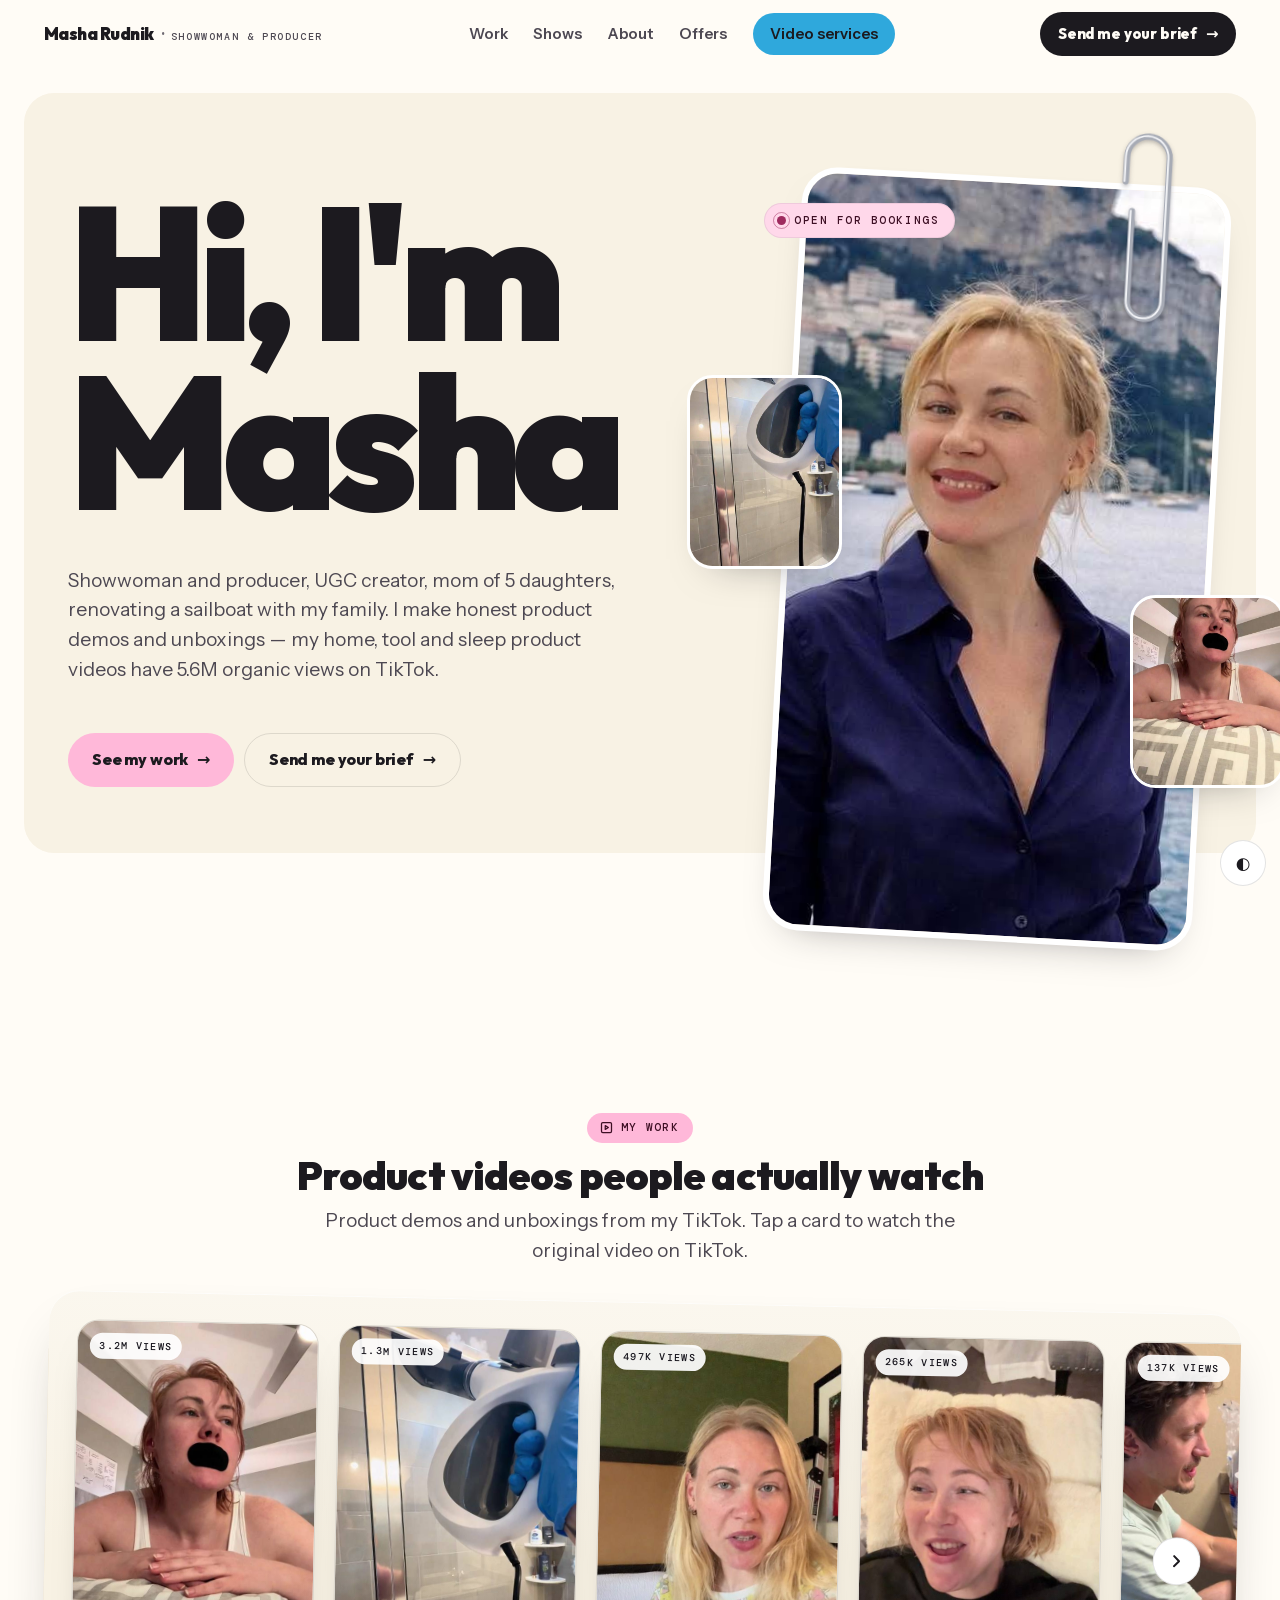
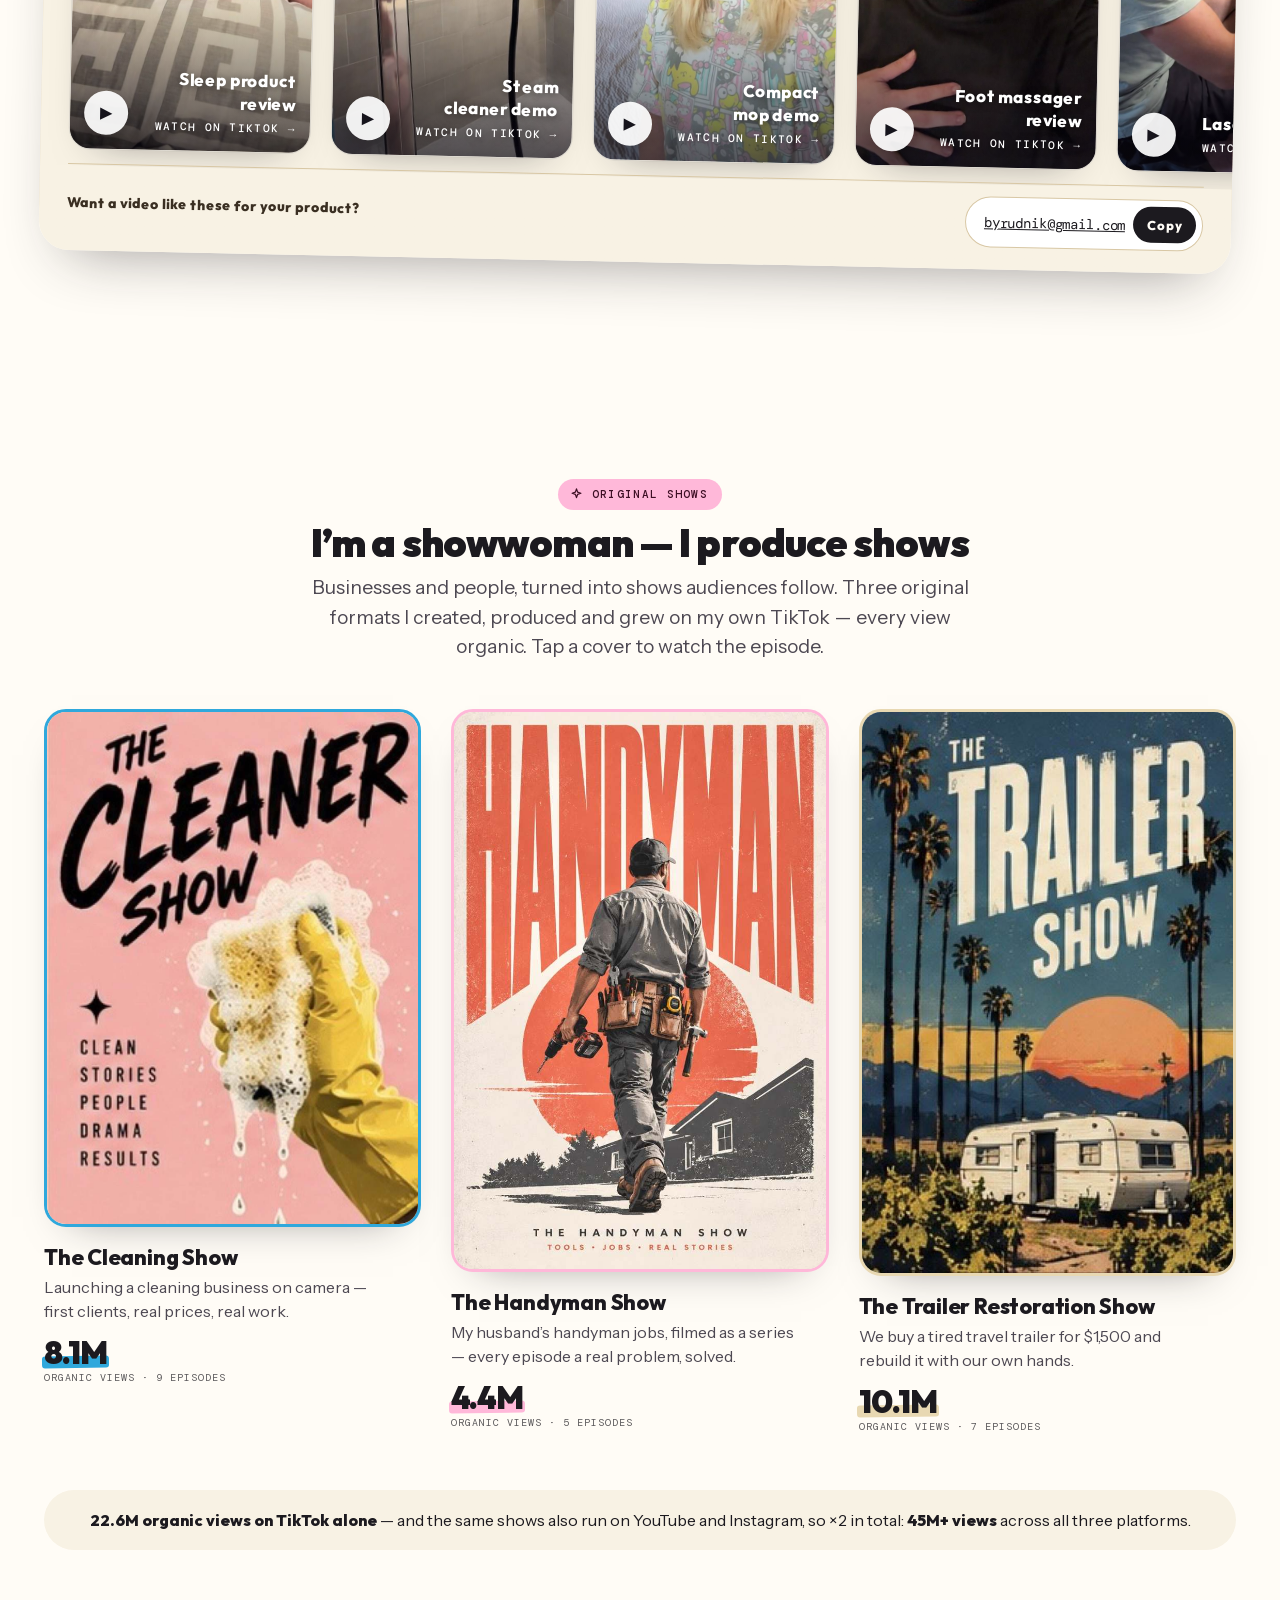
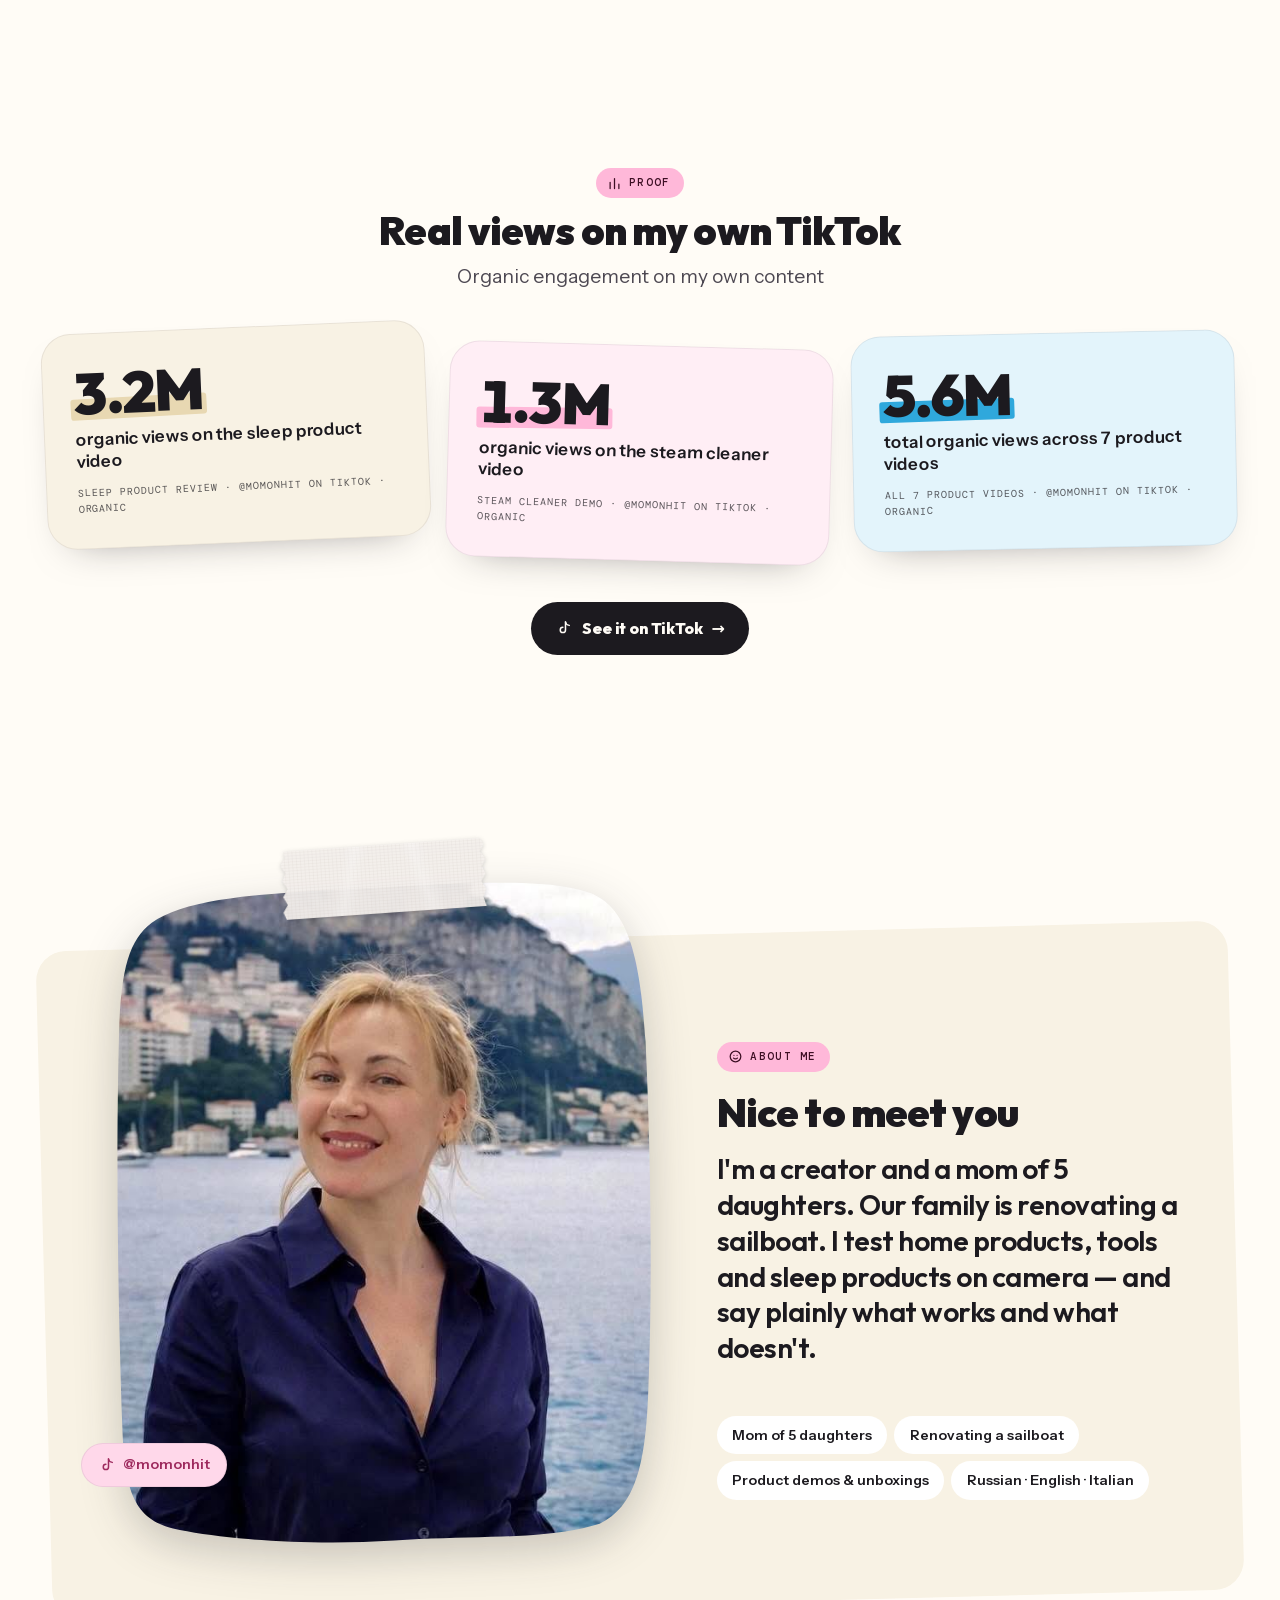
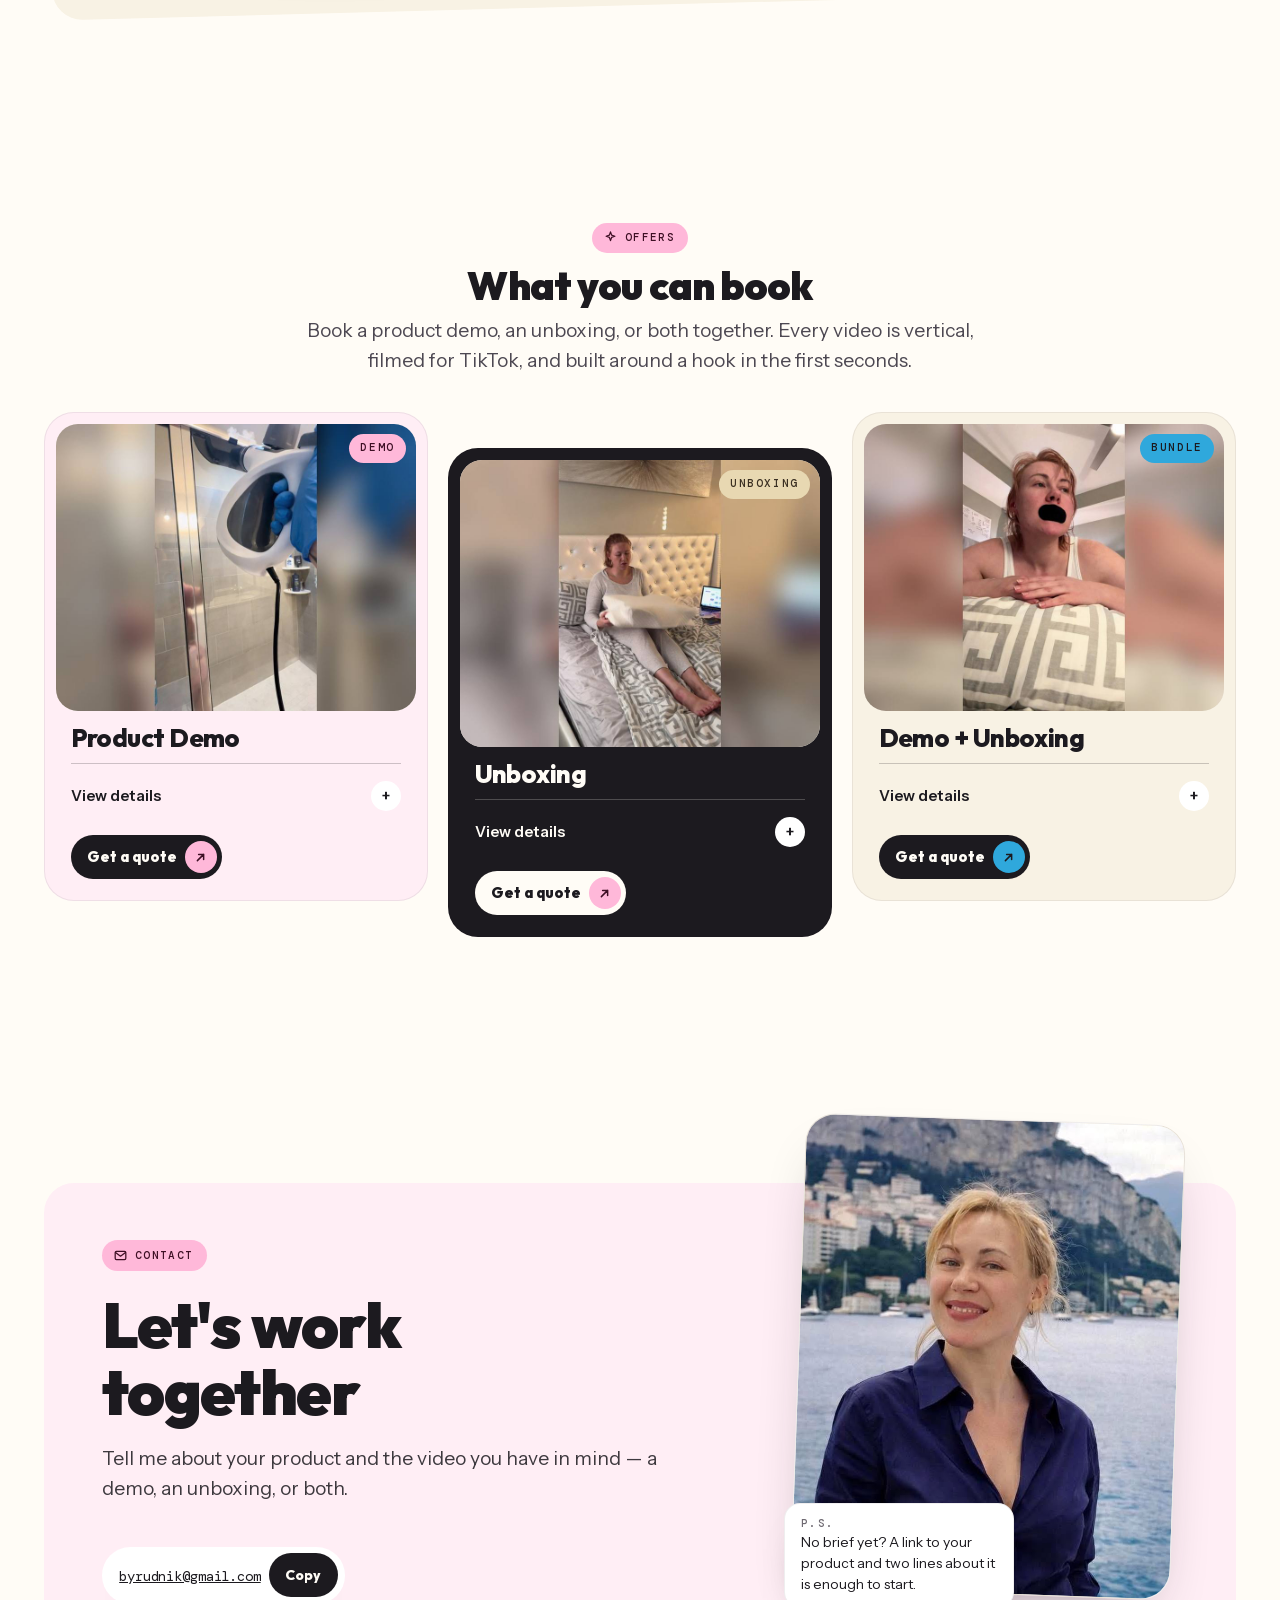
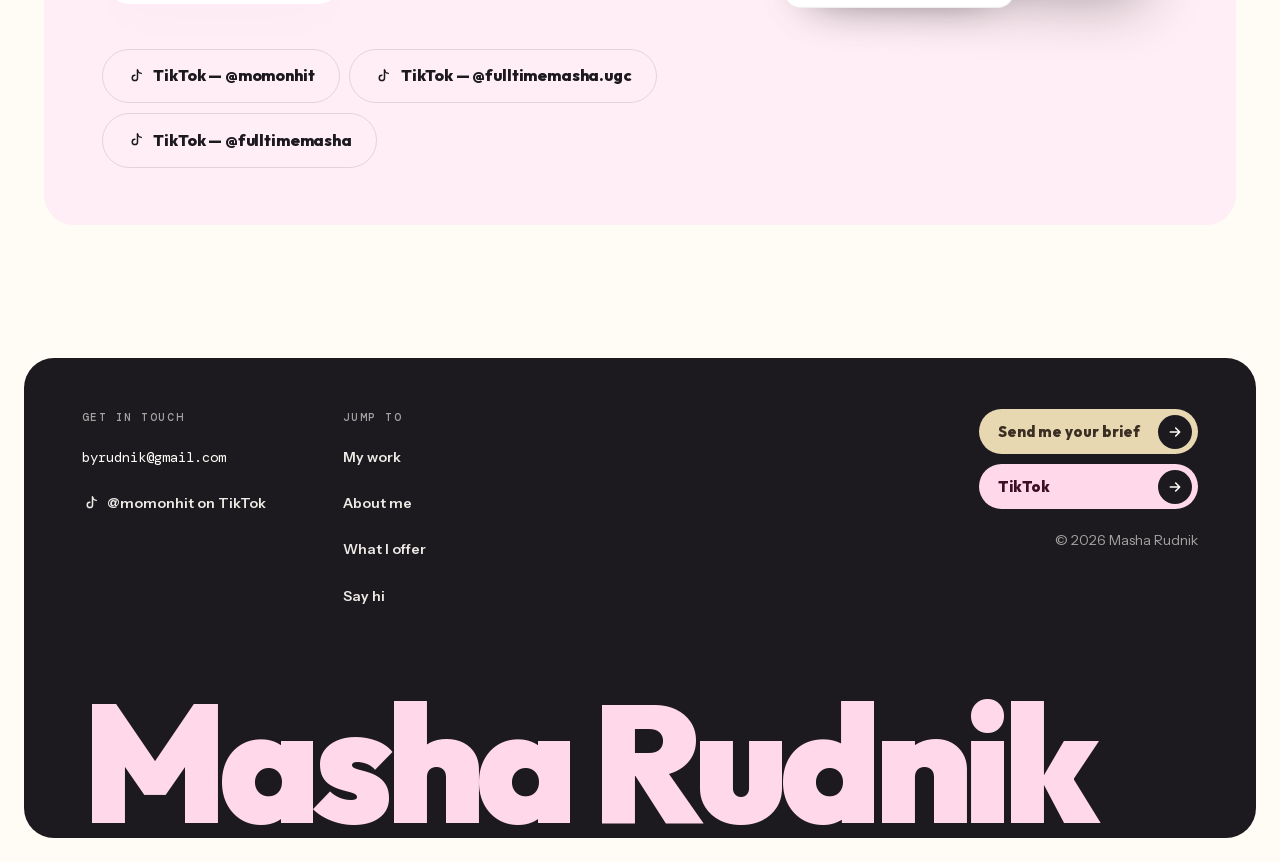
==== branddeal/index.html @ 088adbc8 "Full site moved from Tilda: main page (v9.13) + branddeal portfolio, local images and fonts" ====
<!doctype html>
<html lang="en">
<head>
<meta charset="utf-8">
<meta name="viewport" content="width=device-width, initial-scale=1, viewport-fit=cover">

<title>Masha Rudnik — Showwoman & Producer</title>
<meta name="description" content="UGC creator and mom of 5 daughters, renovating a sailboat with her family. Product demos and unboxings — home, tools and sleep products — with 5.6M organic views on TikTok.">

<!-- Link preview (what brands see when you paste the URL in an email or DM). -->
<!-- Share image (1200x630) is hers. og:url still to add once the live Netlify address exists. -->
<meta property="og:type" content="website">
<meta property="og:title" content="Masha Rudnik — Showwoman & Producer">
<meta property="og:description" content="UGC creator and mom of 5 daughters, renovating a sailboat with her family. Product demos and unboxings — home, tools and sleep products — with 5.6M organic views on TikTok.">
<meta property="og:image" content="/assets/img/share-card.jpg">
<meta name="twitter:card" content="summary_large_image">

<link rel="icon" href="/assets/img/favicon.png">
<link rel="apple-touch-icon" href="/assets/img/favicon.png">

<!-- fonts are stored on this site (no request to Google's servers — better for privacy/GDPR) -->
<link rel="preload" href="/assets/fonts/outfit-latin-1.woff2" as="font" type="font/woff2" crossorigin>
<link rel="stylesheet" href="/css/fonts.css">

<!-- tokens.css is the ONLY file with the colour values; style.css uses variables only -->
<link rel="stylesheet" href="/css/tokens.css">
<link rel="stylesheet" href="/css/style.css">

</head>
<!-- Sections on this page: hero, work, proof (numbers), about, offers, contact, footer.
     Logos, case studies, gallery, testimonials and FAQ were removed completely:
     they need real paid brand work / real quotes first (see CLAUDE.md, section 3). -->
<body data-off="">

<header class="site-head" id="head">
  <div class="wrap head-in">
    <a class="wordmark" href="#top">
      Masha Rudnik <span class="sep">·</span> <span class="role">Showwoman &amp; Producer</span>
    </a>
    <nav class="site-nav" id="site-nav" aria-label="Sections">
      <a href="#work" data-nav="work">Work</a>
      <a href="#shows" data-nav="shows">Shows</a>
      <a href="#about" data-nav="about">About</a>
      <a href="#offer" data-nav="offers">Offers</a>
      <a class="nav-main" href="/">Video services</a>
      <a class="btn nav-brief" href="#contact" data-brief>Send me your brief <span class="arw">→</span></a>
    </nav>
    <a class="btn btn-sm head-brief" href="#contact" data-brief>Send me your brief <span class="arw">→</span></a>
    <button class="nav-toggle" type="button" aria-expanded="false" aria-controls="site-nav"><span class="nav-toggle-ic" aria-hidden="true"></span><span class="nav-toggle-label">Menu</span></button>
  </div>
</header>

<main id="top">

  <!-- ============ HERO ============ -->
  <section class="hero" data-section="hero">
    <div class="hero-card">
    <div class="wrap hero-grid">
      <div class="hero-copy">
        <h1>Hi, I'm Masha</h1>
        <p class="lead hero-sub">Showwoman and producer, UGC creator, mom of 5 daughters, renovating a sailboat with my family. I make honest product demos and unboxings — my home, tool and sleep product videos have 5.6M organic views on TikTok.</p>
        <div class="hero-actions">
          <a class="btn btn-pink" href="#work">See my work <span class="arw">→</span></a>
          <a class="btn btn-ghost" href="#contact" data-brief>Send me your brief <span class="arw">→</span></a>
        </div>
      </div>

      <div class="hero-stage">
        <div class="slot">
          <img class="slot-fill hero-portrait" src="/assets/img/masha-portrait-original.jpg" alt="Masha Rudnik by the sea in Monaco" width="790" height="791">
        </div>
        <div class="clip-layer" aria-hidden="true">
          <svg class="clip" viewBox="4 0 46 170"><path d="M8 44V22a19 19 0 0 1 38 0v128a15.5 15.5 0 0 1-31 0V70"/><path class="clip-hi" d="M8 44V22a19 19 0 0 1 38 0v128a15.5 15.5 0 0 1-31 0V70"/></svg>
        </div>
        <!-- two stills from her own TikTok videos float beside the portrait (decorative) -->
        <img class="float-still still-1" src="/assets/img/cover-steam.jpg" alt="" aria-hidden="true">
        <img class="float-still still-2" src="/assets/img/cover-sleep.jpg" alt="" aria-hidden="true">
        <div class="status-pill">
          <span class="rec"></span>
          <span class="mono">Open for bookings</span>
        </div>
      </div>
    </div>
    </div>
  </section>

  <!-- ============ WORK ============ -->
  <section class="sec work" id="work" data-section="work">
    <div class="wrap">
      <div class="sec-head">
        <p class="sec-tag"><svg aria-hidden="true" viewBox="0 0 24 24"><path d="M4 6a2 2 0 0 1 2-2h12a2 2 0 0 1 2 2v12a2 2 0 0 1-2 2H6a2 2 0 0 1-2-2z"/><path d="M10 9l5 3-5 3z"/></svg><span>My work</span></p>
        <h2>Product videos people actually watch</h2>
        <p class="lead">Product demos and unboxings from my TikTok. Tap a card to watch the original video on TikTok.</p>
      </div>

      <div class="file">
      <div class="folder">
        <div class="rail-wrap">
        <div class="rail" id="rail">
          <article class="vcard">
            <a class="vcard-link" href="https://www.tiktok.com/t/ZTycdCffP/" target="_blank" rel="noopener" aria-label="Sleep product review — watch on TikTok">
              <div class="slot">
                <img class="slot-fill" src="/assets/img/cover-sleep.jpg" alt="" width="540" height="960" loading="lazy">
                <span class="tag">3.2M views</span>
                <div class="slot-shade"></div>
                <div class="vcard-title"><h4>Sleep product review</h4><span class="vcard-watch">Watch on TikTok →</span></div>
                <span class="slot-play" aria-hidden="true">▶</span>
              </div>
            </a>
          </article>

          <article class="vcard">
            <a class="vcard-link" href="https://www.tiktok.com/t/ZTycdFmmS/" target="_blank" rel="noopener" aria-label="Steam cleaner demo — watch on TikTok">
              <div class="slot">
                <img class="slot-fill" src="/assets/img/cover-steam.jpg" alt="" width="540" height="960" loading="lazy">
                <span class="tag">1.3M views</span>
                <div class="slot-shade"></div>
                <div class="vcard-title"><h4>Steam cleaner demo</h4><span class="vcard-watch">Watch on TikTok →</span></div>
                <span class="slot-play" aria-hidden="true">▶</span>
              </div>
            </a>
          </article>

          <article class="vcard">
            <a class="vcard-link" href="https://www.tiktok.com/t/ZTycdycH5/" target="_blank" rel="noopener" aria-label="Compact mop demo — watch on TikTok">
              <div class="slot">
                <img class="slot-fill" src="/assets/img/cover-mop.jpg" alt="" width="540" height="960" loading="lazy">
                <span class="tag">497K views</span>
                <div class="slot-shade"></div>
                <div class="vcard-title"><h4>Compact mop demo</h4><span class="vcard-watch">Watch on TikTok →</span></div>
                <span class="slot-play" aria-hidden="true">▶</span>
              </div>
            </a>
          </article>

          <article class="vcard">
            <a class="vcard-link" href="https://www.tiktok.com/t/ZTycdLaLD/" target="_blank" rel="noopener" aria-label="Foot massager review — watch on TikTok">
              <div class="slot">
                <img class="slot-fill" src="/assets/img/cover-massager.jpg" alt="" width="540" height="960" loading="lazy">
                <span class="tag">265K views</span>
                <div class="slot-shade"></div>
                <div class="vcard-title"><h4>Foot massager review</h4><span class="vcard-watch">Watch on TikTok →</span></div>
                <span class="slot-play" aria-hidden="true">▶</span>
              </div>
            </a>
          </article>

          <article class="vcard">
            <a class="vcard-link" href="https://www.tiktok.com/t/ZTycdrLaK/" target="_blank" rel="noopener" aria-label="Laser level demo — watch on TikTok">
              <div class="slot">
                <img class="slot-fill" src="/assets/img/cover-laser.jpg" alt="" width="540" height="960" loading="lazy">
                <span class="tag">137K views</span>
                <div class="slot-shade"></div>
                <div class="vcard-title"><h4>Laser level demo</h4><span class="vcard-watch">Watch on TikTok →</span></div>
                <span class="slot-play" aria-hidden="true">▶</span>
              </div>
            </a>
          </article>

          <article class="vcard">
            <a class="vcard-link" href="https://www.tiktok.com/t/ZTycdBV8p/" target="_blank" rel="noopener" aria-label="Pillow review — watch on TikTok">
              <div class="slot">
                <img class="slot-fill" src="/assets/img/cover-pillow.jpg" alt="" width="540" height="960" loading="lazy">
                <span class="tag">113K views</span>
                <div class="slot-shade"></div>
                <div class="vcard-title"><h4>Pillow review</h4><span class="vcard-watch">Watch on TikTok →</span></div>
                <span class="slot-play" aria-hidden="true">▶</span>
              </div>
            </a>
          </article>

          <article class="vcard">
            <a class="vcard-link" href="https://www.tiktok.com/t/ZTycdyCYK/" target="_blank" rel="noopener" aria-label="Phone holder review — watch on TikTok">
              <div class="slot">
                <img class="slot-fill" src="/assets/img/cover-phone.jpg" alt="" width="540" height="960" loading="lazy">
                <span class="tag">90K views</span>
                <div class="slot-shade"></div>
                <div class="vcard-title"><h4>Phone holder review</h4><span class="vcard-watch">Watch on TikTok →</span></div>
                <span class="slot-play" aria-hidden="true">▶</span>
              </div>
            </a>
          </article>
        </div>
          <button class="rail-nav rail-prev" type="button" aria-controls="rail" aria-label="Scroll to previous videos" hidden><svg viewBox="0 0 24 24" width="20" height="20" aria-hidden="true"><path d="M15 6l-6 6 6 6"/></svg></button>
          <button class="rail-nav rail-next" type="button" aria-controls="rail" aria-label="Scroll to more videos" hidden><svg viewBox="0 0 24 24" width="20" height="20" aria-hidden="true"><path d="M9 6l6 6-6 6"/></svg></button>
        </div>
        <div class="work-cta">
          <p class="work-cta-line"><strong>Want a video like these for your product?</strong></p>
          <div class="mailbox mailbox-sm">
            <a class="mail-link" href="mailto:byrudnik@gmail.com"><code data-mail>byrudnik@gmail.com</code></a>
            <button class="copy-btn" data-copy type="button">Copy</button>
          </div>
        </div>
      </div>
      </div>

    </div>
  </section>


  <!-- ============ ORIGINAL SHOWS ============ -->
  <section class="sec shows" id="shows" data-section="shows">
    <div class="wrap">
      <div class="sec-head">
        <p class="sec-tag"><svg aria-hidden="true" viewBox="0 0 24 24"><path d="M12 3l1.8 5.2L19 10l-5.2 1.8L12 17l-1.8-5.2L5 10l5.2-1.8z"/></svg><span>Original shows</span></p>
        <h2>I&rsquo;m a showwoman &mdash; I produce shows</h2>
        <p class="lead">Businesses and people, turned into shows audiences follow. Three original formats I created, produced and grew on my own TikTok &mdash; every view organic. Tap a cover to watch the episode.</p>
      </div>

      <div class="shows-grid">
        <article class="show-col sc-clean">
          <a class="show-poster" href="https://www.tiktok.com/t/ZTyEYjw7U/" target="_blank" rel="noopener" aria-label="The Cleaning Show — poster — watch the top episode on TikTok">
            <img src="/assets/img/poster-cleaner.jpg" alt="The Cleaning Show — poster" width="900" height="1241" loading="lazy">
          </a>
          <h3>The Cleaning Show</h3>
          <p class="show-desc">Launching a cleaning business on camera &mdash; first clients, real prices, real work.</p>
          <p class="show-total"><span class="show-n">8.1M</span><span class="show-meta">organic views &middot; 9 episodes</span></p>
        </article>

        <article class="show-col sc-handy">
          <a class="show-poster" href="https://www.tiktok.com/t/ZTyEYJt6d/" target="_blank" rel="noopener" aria-label="The Handyman Show — poster — watch the top episode on TikTok">
            <img src="/assets/img/poster-handyman.jpg" alt="The Handyman Show — poster" width="900" height="1350" loading="lazy">
          </a>
          <h3>The Handyman Show</h3>
          <p class="show-desc">My husband&rsquo;s handyman jobs, filmed as a series &mdash; every episode a real problem, solved.</p>
          <p class="show-total"><span class="show-n">4.4M</span><span class="show-meta">organic views &middot; 5 episodes</span></p>
        </article>

        <article class="show-col sc-trailer">
          <a class="show-poster" href="https://www.tiktok.com/t/ZTyEY9A32/" target="_blank" rel="noopener" aria-label="The Trailer Restoration Show — poster — watch the top episode on TikTok">
            <img src="/assets/img/poster-trailer.jpg" alt="The Trailer Restoration Show — poster" width="900" height="1360" loading="lazy">
          </a>
          <h3>The Trailer Restoration Show</h3>
          <p class="show-desc">We buy a tired travel trailer for $1,500 and rebuild it with our own hands.</p>
          <p class="show-total"><span class="show-n">10.1M</span><span class="show-meta">organic views &middot; 7 episodes</span></p>
        </article>
      </div>

      <p class="shows-strip"><strong>22.6M organic views on TikTok alone</strong> &mdash; and the same shows also run on YouTube and Instagram, so &times;2 in total: <strong>45M+ views</strong> across all three platforms.</p>
    </div>
  </section>

  <!-- ============ PROOF / NUMBERS ============ -->
  <section class="sec stats-strip" id="numbers" data-section="proof">
    <div class="wrap">
      <div class="sec-head">
        <p class="sec-tag"><svg aria-hidden="true" viewBox="0 0 24 24"><path d="M5 20V10M12 20V4M19 20v-7"/></svg><span>Proof</span></p>
        <h2>Real views on my own TikTok</h2>
        <p class="lead">Organic engagement on my own content</p>
      </div>
      <div class="stats">
        <figure class="stat">
          <span class="stat-n">3.2M</span>
          <span class="stat-l">organic views on the sleep product video</span>
          <figcaption class="stat-src">Sleep product review · @momonhit on TikTok · organic</figcaption>
        </figure>
        <figure class="stat">
          <span class="stat-n">1.3M</span>
          <span class="stat-l">organic views on the steam cleaner video</span>
          <figcaption class="stat-src">Steam cleaner demo · @momonhit on TikTok · organic</figcaption>
        </figure>
        <figure class="stat">
          <span class="stat-n">5.6M</span>
          <span class="stat-l">total organic views across 7 product videos</span>
          <figcaption class="stat-src">All 7 product videos · @momonhit on TikTok · organic</figcaption>
        </figure>
      </div>
      <div class="proof-cta">
        <a class="btn btn-ig" href="https://www.tiktok.com/@momonhit" target="_blank" rel="noopener"><svg viewBox="0 0 24 24" aria-hidden="true" fill="none" stroke="currentColor" stroke-width="2" stroke-linecap="round" stroke-linejoin="round"><path d="M14 4v10.5a3.5 3.5 0 1 1-3.5-3.5"/><path d="M14 4c.4 2.6 2.2 4.2 5 4.5"/></svg>See it on TikTok <span class="arw">→</span></a>
      </div>
    </div>
  </section>

  <!-- ============ ABOUT ============ -->
  <section class="sec about" id="about" data-section="about">
    <div class="wrap">
    <div class="about-card about-grid">
      <div class="portrait-wrap">
        <div class="portrait-cut">
          <div class="portrait">
            <img src="/assets/img/masha-portrait-original.jpg" alt="Masha Rudnik by the sea in Monaco" width="790" height="791" loading="lazy">
          </div>
        </div>
        <span class="tape" aria-hidden="true"></span>
        <svg width="0" height="0" aria-hidden="true" focusable="false" style="position:absolute">
          <clipPath id="cut-shape" clipPathUnits="objectBoundingBox">
            <path d="M.07.075C.14.035.3.03.5.022.66.016.8.008.88.03.95.05.975.12.985.25.995.42.998.62.99.77.985.88.965.94.9.965.8.99.66.982.52.99.36.998.2.988.11.972.04.958.02.92.016.82.008.64.004.42.01.24.013.14.03.1.07.075Z"/>
          </clipPath>
        </svg>
        <a class="pin pin-handle" href="https://www.tiktok.com/@momonhit" target="_blank" rel="noopener"><svg viewBox="0 0 24 24" aria-hidden="true" fill="none" stroke="currentColor" stroke-width="2" stroke-linecap="round" stroke-linejoin="round"><path d="M14 4v10.5a3.5 3.5 0 1 1-3.5-3.5"/><path d="M14 4c.4 2.6 2.2 4.2 5 4.5"/></svg>@momonhit</a>
      </div>
      <div class="about-body">
        <p class="sec-tag"><svg aria-hidden="true" viewBox="0 0 24 24"><circle cx="12" cy="12" r="8.5"/><path d="M9 14.5a4 4 0 0 0 6 0M9.5 10h0M14.5 10h0"/></svg><span>About me</span></p>
        <h2>Nice to meet you</h2>
        <p class="statement">I'm a creator and a mom of 5 daughters. Our family is renovating a sailboat. I test home products, tools and sleep products on camera — and say plainly what works and what doesn't.</p>
        <div class="facts">
          <span class="chip">Mom of 5 daughters</span>
          <span class="chip">Renovating a sailboat</span>
          <span class="chip">Product demos &amp; unboxings</span>
          <span class="chip">Russian · English · Italian</span>
        </div>
      </div>
    </div>
    </div>
  </section>

  <!-- ============ OFFERS ============ -->
  <section class="sec" id="offer" data-section="offers">
    <div class="wrap">
      <div class="sec-head">
        <p class="sec-tag"><svg aria-hidden="true" viewBox="0 0 24 24"><path d="M12 3l1.8 5.2L19 10l-5.2 1.8L12 17l-1.8-5.2L5 10l5.2-1.8z"/></svg><span>Offers</span></p>
        <h2>What you can book</h2>
        <p class="lead">Book a product demo, an unboxing, or both together. Every video is vertical, filmed for TikTok, and built around a hook in the first seconds.</p>
      </div>

      <!-- Offer photos are Masha's own TikTok video covers (steam / pillow / sleep), padded to the card size. -->
      <!-- Terms decided 2026-10-14: no prices on the site; revisions/delivery/usage stay "Agreed in the brief" until she sets her own. -->
      <div class="offers">
        <article class="offer">
          <div class="offer-img">
            <img src="/assets/img/offer-demo.jpg" alt="" width="900" height="720" loading="lazy">
            <span class="offer-tag mono">Demo</span>
          </div>
          <h3>Product Demo</h3>
          <details class="disc">
            <summary>View details <span class="plus">+</span></summary>
            <div class="spec">
              <p>Your product shown in real use, start to finish, the way a customer would actually use it.</p>
              <ul>
                <li>Vertical video made for TikTok</li>
                <li>Product shown in real use, not on a shelf</li>
                <li>Hook in the first seconds, so people stop scrolling</li>
              </ul>
              <dl>
                <dt>Format</dt><dd>Vertical · TikTok</dd>
                <dt>Revisions</dt><dd>Agreed in the brief</dd>
                <dt>Delivery</dt><dd>Agreed in the brief</dd>
                <dt>Usage</dt><dd>Agreed in the brief</dd>
              </dl>
            </div>
          </details>
          <div class="offer-foot">
            <a class="offer-cta" href="#contact" data-quote="Product Demo">Get a quote <span class="offer-cta-ic" aria-hidden="true"><svg viewBox="0 0 24 24"><path d="M7 17L17 7M9 7h8v8"/></svg></span></a>
          </div>
        </article>

        <article class="offer">
          <div class="offer-img">
            <img src="/assets/img/offer-unboxing.jpg" alt="" width="900" height="720" loading="lazy">
            <span class="offer-tag mono">Unboxing</span>
          </div>
          <h3>Unboxing</h3>
          <details class="disc">
            <summary>View details <span class="plus">+</span></summary>
            <div class="spec">
              <p>Your product opened on camera, with my honest first impression as I see it for the first time.</p>
              <ul>
                <li>Vertical video made for TikTok</li>
                <li>Opened on camera — a real first impression</li>
                <li>Hook in the first seconds, so people stop scrolling</li>
              </ul>
              <dl>
                <dt>Format</dt><dd>Vertical · TikTok</dd>
                <dt>Revisions</dt><dd>Agreed in the brief</dd>
                <dt>Delivery</dt><dd>Agreed in the brief</dd>
                <dt>Usage</dt><dd>Agreed in the brief</dd>
              </dl>
            </div>
          </details>
          <div class="offer-foot">
            <a class="offer-cta" href="#contact" data-quote="Unboxing">Get a quote <span class="offer-cta-ic" aria-hidden="true"><svg viewBox="0 0 24 24"><path d="M7 17L17 7M9 7h8v8"/></svg></span></a>
          </div>
        </article>

        <article class="offer">
          <div class="offer-img">
            <img src="/assets/img/offer-bundle.jpg" alt="" width="900" height="720" loading="lazy">
            <span class="offer-tag mono">Bundle</span>
          </div>
          <h3>Demo + Unboxing</h3>
          <details class="disc">
            <summary>View details <span class="plus">+</span></summary>
            <div class="spec">
              <p>One video that opens the box and then puts the product to work, so viewers get the first impression and the proof.</p>
              <ul>
                <li>Vertical video made for TikTok</li>
                <li>Unboxing and real-use demo in one video</li>
                <li>Hook in the first seconds, so people stop scrolling</li>
              </ul>
              <dl>
                <dt>Format</dt><dd>Vertical · TikTok</dd>
                <dt>Revisions</dt><dd>Agreed in the brief</dd>
                <dt>Delivery</dt><dd>Agreed in the brief</dd>
                <dt>Usage</dt><dd>Agreed in the brief</dd>
              </dl>
            </div>
          </details>
          <div class="offer-foot">
            <a class="offer-cta" href="#contact" data-quote="Demo + Unboxing">Get a quote <span class="offer-cta-ic" aria-hidden="true"><svg viewBox="0 0 24 24"><path d="M7 17L17 7M9 7h8v8"/></svg></span></a>
          </div>
        </article>

      </div>
    </div>
  </section>

  <!-- ============ CONTACT ============ -->
  <section class="sec contact" id="contact" data-section="contact">
    <div class="wrap">
    <div class="contact-card contact-grid">
      <div class="contact-copy">
        <p class="sec-tag"><svg aria-hidden="true" viewBox="0 0 24 24"><rect x="3.5" y="5.5" width="17" height="13" rx="2"/><path d="M4 7l8 6 8-6"/></svg><span>Contact</span></p>
        <h2>Let's work together</h2>
        <p class="lead" style="color:inherit;opacity:.85">Tell me about your product and the video you have in mind — a demo, an unboxing, or both.</p>
        <div class="mailbox">
          <a class="mail-link" href="mailto:byrudnik@gmail.com"><code data-mail>byrudnik@gmail.com</code></a>
          <button class="copy-btn" data-copy type="button">Copy</button>
        </div>
        <div class="hero-actions">
          <a class="btn btn-ghost" href="https://www.tiktok.com/@momonhit" target="_blank" rel="noopener"><svg viewBox="0 0 24 24" aria-hidden="true" fill="none" stroke="currentColor" stroke-width="2" stroke-linecap="round" stroke-linejoin="round" style="width:18px;height:18px;flex:none"><path d="M14 4v10.5a3.5 3.5 0 1 1-3.5-3.5"/><path d="M14 4c.4 2.6 2.2 4.2 5 4.5"/></svg>TikTok — @momonhit</a>
          <a class="btn btn-ghost" href="https://www.tiktok.com/@fulltimemasha.ugc" target="_blank" rel="noopener"><svg viewBox="0 0 24 24" aria-hidden="true" fill="none" stroke="currentColor" stroke-width="2" stroke-linecap="round" stroke-linejoin="round" style="width:18px;height:18px;flex:none"><path d="M14 4v10.5a3.5 3.5 0 1 1-3.5-3.5"/><path d="M14 4c.4 2.6 2.2 4.2 5 4.5"/></svg>TikTok — @fulltimemasha.ugc</a>
          <a class="btn btn-ghost" href="https://www.tiktok.com/@fulltimemasha" target="_blank" rel="noopener"><svg viewBox="0 0 24 24" aria-hidden="true" fill="none" stroke="currentColor" stroke-width="2" stroke-linecap="round" stroke-linejoin="round" style="width:18px;height:18px;flex:none"><path d="M14 4v10.5a3.5 3.5 0 1 1-3.5-3.5"/><path d="M14 4c.4 2.6 2.2 4.2 5 4.5"/></svg>TikTok — @fulltimemasha</a>
        </div>
      </div>
      <div class="contact-shot">
        <div class="frame">
          <img src="/assets/img/masha-portrait-original.jpg" alt="Masha Rudnik by the sea in Monaco" width="790" height="791" loading="lazy">
        </div>
        <div class="wave-note">
          <p class="mono" style="color:var(--ink-3)">P.S.</p>
          <p class="small">No brief yet? A link to your product and two lines about it is enough to start.</p>
        </div>
      </div>
    </div>
    </div>
  </section>
</main>

<!-- ============ FOOTER ============ -->
<footer class="foot" data-section="footer">
  <div class="foot-card">
    <div class="foot-top">
      <div class="foot-cols">
        <div class="foot-col">
          <p class="mono">Get in touch</p>
          <a href="mailto:byrudnik@gmail.com"><code class="foot-mail">byrudnik@gmail.com</code></a>
          <a class="foot-link" href="https://www.tiktok.com/@momonhit" target="_blank" rel="noopener"><svg viewBox="0 0 24 24" aria-hidden="true" fill="none" stroke="currentColor" stroke-width="2" stroke-linecap="round" stroke-linejoin="round"><path d="M14 4v10.5a3.5 3.5 0 1 1-3.5-3.5"/><path d="M14 4c.4 2.6 2.2 4.2 5 4.5"/></svg>@momonhit on TikTok</a>
        </div>
        <div class="foot-col">
          <p class="mono">Jump to</p>
          <a class="foot-link" href="#work">My work</a>
          <a class="foot-link" href="#about">About me</a>
          <a class="foot-link" href="#offer">What I offer</a>
          <a class="foot-link" href="#contact">Say hi</a>
        </div>
      </div>
      <div class="foot-side">
        <div class="foot-actions">
          <a class="foot-pill foot-pill-brief" href="#contact" data-brief>Send me your brief <span class="foot-pill-ic" aria-hidden="true"><svg viewBox="0 0 24 24"><path d="M5 12h13M13 6l6 6-6 6"/></svg></span></a>
          <a class="foot-pill foot-pill-ig" href="https://www.tiktok.com/@momonhit" target="_blank" rel="noopener">TikTok <span class="foot-pill-ic" aria-hidden="true"><svg viewBox="0 0 24 24"><path d="M5 12h13M13 6l6 6-6 6"/></svg></span></a>
        </div>
        <p class="foot-legal"><span>© 2026 Masha Rudnik</span></p>
      </div>
    </div>
    <p class="foot-name">Masha Rudnik</p>
  </div>
</footer>


<!-- "Get a quote" popup -->
<dialog class="quote" id="quote" aria-labelledby="quote-title">
  <button class="lightbox-close" type="button" aria-label="Close">✕</button>
  <p class="sec-tag"><svg aria-hidden="true" viewBox="0 0 24 24"><path d="M12 3l1.8 5.2L19 10l-5.2 1.8L12 17l-1.8-5.2L5 10l5.2-1.8z"/></svg><span>Get a quote</span></p>
  <h3 id="quote-title">Tell me about your product</h3>
  <p class="quote-text">Send me a link to your product and a few lines about the video you have in mind, and I'll reply with a quote.</p>
  <div class="mailbox">
    <a class="mail-link" href="mailto:byrudnik@gmail.com"><code data-mail>byrudnik@gmail.com</code></a>
    <button class="copy-btn" data-copy type="button">Copy</button>
  </div>
  <p class="quote-hint small">Mention <strong data-quote-name>your package</strong> so I know where to start.</p>
</dialog>

<!-- "Send me your brief" popup (header + footer buttons); without JS they just jump to #contact -->
<dialog class="quote" id="brief" aria-labelledby="brief-title">
  <button class="lightbox-close" type="button" aria-label="Close">✕</button>
  <p class="sec-tag"><svg aria-hidden="true" viewBox="0 0 24 24"><rect x="3.5" y="5.5" width="17" height="13" rx="2"/><path d="M4 7l8 6 8-6"/></svg><span>Send me your brief</span></p>
  <h3 id="brief-title">Let's work together</h3>
  <p class="quote-text">Send me your product, your deadline if you have one, and the kind of video you're thinking of — a demo, an unboxing, or both.</p>
  <div class="mailbox">
    <a class="mail-link" href="mailto:byrudnik@gmail.com"><code data-mail>byrudnik@gmail.com</code></a>
    <button class="copy-btn" data-copy type="button">Copy</button>
  </div>
</dialog>

<button class="theme-toggle" id="theme" type="button" aria-label="Switch colour theme">◐</button>

<script src="/js/main.js"></script>
</body>
</html>
---- css/fonts.css ----
/* Fonts are stored on this site (assets/fonts) instead of loaded from Google's servers — better for privacy
   (GDPR) and one less outside request. All three are open-source (SIL Open Font License). */
/* DM Mono 400 — latin-ext */
@font-face{font-family:'DM Mono';font-style:normal;font-weight:400;font-display:swap;src:url('../assets/fonts/dm-mono-latin-ext-0.woff2') format('woff2');unicode-range:U+0100-02BA, U+02BD-02C5, U+02C7-02CC, U+02CE-02D7, U+02DD-02FF, U+0304, U+0308, U+0329, U+1D00-1DBF, U+1E00-1E9F, U+1EF2-1EFF, U+2020, U+20A0-20AB, U+20AD-20C4, U+2113, U+2C60-2C7F, U+A720-A7FF;}
/* DM Mono 400 — latin */
@font-face{font-family:'DM Mono';font-style:normal;font-weight:400;font-display:swap;src:url('../assets/fonts/dm-mono-latin-1.woff2') format('woff2');unicode-range:U+0000-00FF, U+0131, U+0152-0153, U+02BB-02BC, U+02C6, U+02DA, U+02DC, U+0304, U+0308, U+0329, U+2000-206F, U+20AC, U+2122, U+2191, U+2193, U+2212, U+2215, U+FEFF, U+FFFD;}
/* DM Mono 500 — latin-ext */
@font-face{font-family:'DM Mono';font-style:normal;font-weight:500;font-display:swap;src:url('../assets/fonts/dm-mono-latin-ext-1.woff2') format('woff2');unicode-range:U+0100-02BA, U+02BD-02C5, U+02C7-02CC, U+02CE-02D7, U+02DD-02FF, U+0304, U+0308, U+0329, U+1D00-1DBF, U+1E00-1E9F, U+1EF2-1EFF, U+2020, U+20A0-20AB, U+20AD-20C4, U+2113, U+2C60-2C7F, U+A720-A7FF;}
/* DM Mono 500 — latin */
@font-face{font-family:'DM Mono';font-style:normal;font-weight:500;font-display:swap;src:url('../assets/fonts/dm-mono-latin-3.woff2') format('woff2');unicode-range:U+0000-00FF, U+0131, U+0152-0153, U+02BB-02BC, U+02C6, U+02DA, U+02DC, U+0304, U+0308, U+0329, U+2000-206F, U+20AC, U+2122, U+2191, U+2193, U+2212, U+2215, U+FEFF, U+FFFD;}
/* Instrument Sans 400 — latin-ext */
@font-face{font-family:'Instrument Sans';font-style:normal;font-weight:400;font-display:swap;src:url('../assets/fonts/instrument-sans-latin-ext-0.woff2') format('woff2');unicode-range:U+0100-02BA, U+02BD-02C5, U+02C7-02CC, U+02CE-02D7, U+02DD-02FF, U+0304, U+0308, U+0329, U+1D00-1DBF, U+1E00-1E9F, U+1EF2-1EFF, U+2020, U+20A0-20AB, U+20AD-20C4, U+2113, U+2C60-2C7F, U+A720-A7FF;}
/* Instrument Sans 400 — latin */
@font-face{font-family:'Instrument Sans';font-style:normal;font-weight:400;font-display:swap;src:url('../assets/fonts/instrument-sans-latin-1.woff2') format('woff2');unicode-range:U+0000-00FF, U+0131, U+0152-0153, U+02BB-02BC, U+02C6, U+02DA, U+02DC, U+0304, U+0308, U+0329, U+2000-206F, U+20AC, U+2122, U+2191, U+2193, U+2212, U+2215, U+FEFF, U+FFFD;}
/* Instrument Sans 500 — latin-ext */
@font-face{font-family:'Instrument Sans';font-style:normal;font-weight:500;font-display:swap;src:url('../assets/fonts/instrument-sans-latin-ext-0.woff2') format('woff2');unicode-range:U+0100-02BA, U+02BD-02C5, U+02C7-02CC, U+02CE-02D7, U+02DD-02FF, U+0304, U+0308, U+0329, U+1D00-1DBF, U+1E00-1E9F, U+1EF2-1EFF, U+2020, U+20A0-20AB, U+20AD-20C4, U+2113, U+2C60-2C7F, U+A720-A7FF;}
/* Instrument Sans 500 — latin */
@font-face{font-family:'Instrument Sans';font-style:normal;font-weight:500;font-display:swap;src:url('../assets/fonts/instrument-sans-latin-1.woff2') format('woff2');unicode-range:U+0000-00FF, U+0131, U+0152-0153, U+02BB-02BC, U+02C6, U+02DA, U+02DC, U+0304, U+0308, U+0329, U+2000-206F, U+20AC, U+2122, U+2191, U+2193, U+2212, U+2215, U+FEFF, U+FFFD;}
/* Instrument Sans 600 — latin-ext */
@font-face{font-family:'Instrument Sans';font-style:normal;font-weight:600;font-display:swap;src:url('../assets/fonts/instrument-sans-latin-ext-0.woff2') format('woff2');unicode-range:U+0100-02BA, U+02BD-02C5, U+02C7-02CC, U+02CE-02D7, U+02DD-02FF, U+0304, U+0308, U+0329, U+1D00-1DBF, U+1E00-1E9F, U+1EF2-1EFF, U+2020, U+20A0-20AB, U+20AD-20C4, U+2113, U+2C60-2C7F, U+A720-A7FF;}
/* Instrument Sans 600 — latin */
@font-face{font-family:'Instrument Sans';font-style:normal;font-weight:600;font-display:swap;src:url('../assets/fonts/instrument-sans-latin-1.woff2') format('woff2');unicode-range:U+0000-00FF, U+0131, U+0152-0153, U+02BB-02BC, U+02C6, U+02DA, U+02DC, U+0304, U+0308, U+0329, U+2000-206F, U+20AC, U+2122, U+2191, U+2193, U+2212, U+2215, U+FEFF, U+FFFD;}
/* Outfit 600 — latin-ext */
@font-face{font-family:'Outfit';font-style:normal;font-weight:600;font-display:swap;src:url('../assets/fonts/outfit-latin-ext-0.woff2') format('woff2');unicode-range:U+0100-02BA, U+02BD-02C5, U+02C7-02CC, U+02CE-02D7, U+02DD-02FF, U+0304, U+0308, U+0329, U+1D00-1DBF, U+1E00-1E9F, U+1EF2-1EFF, U+2020, U+20A0-20AB, U+20AD-20C4, U+2113, U+2C60-2C7F, U+A720-A7FF;}
/* Outfit 600 — latin */
@font-face{font-family:'Outfit';font-style:normal;font-weight:600;font-display:swap;src:url('../assets/fonts/outfit-latin-1.woff2') format('woff2');unicode-range:U+0000-00FF, U+0131, U+0152-0153, U+02BB-02BC, U+02C6, U+02DA, U+02DC, U+0304, U+0308, U+0329, U+2000-206F, U+20AC, U+2122, U+2191, U+2193, U+2212, U+2215, U+FEFF, U+FFFD;}
/* Outfit 800 — latin-ext */
@font-face{font-family:'Outfit';font-style:normal;font-weight:800;font-display:swap;src:url('../assets/fonts/outfit-latin-ext-0.woff2') format('woff2');unicode-range:U+0100-02BA, U+02BD-02C5, U+02C7-02CC, U+02CE-02D7, U+02DD-02FF, U+0304, U+0308, U+0329, U+1D00-1DBF, U+1E00-1E9F, U+1EF2-1EFF, U+2020, U+20A0-20AB, U+20AD-20C4, U+2113, U+2C60-2C7F, U+A720-A7FF;}
/* Outfit 800 — latin */
@font-face{font-family:'Outfit';font-style:normal;font-weight:800;font-display:swap;src:url('../assets/fonts/outfit-latin-1.woff2') format('woff2');unicode-range:U+0000-00FF, U+0131, U+0152-0153, U+02BB-02BC, U+02C6, U+02DA, U+02DC, U+0304, U+0308, U+0329, U+2000-206F, U+20AC, U+2122, U+2191, U+2193, U+2212, U+2215, U+FEFF, U+FFFD;}
/* Outfit 900 — latin-ext */
@font-face{font-family:'Outfit';font-style:normal;font-weight:900;font-display:swap;src:url('../assets/fonts/outfit-latin-ext-0.woff2') format('woff2');unicode-range:U+0100-02BA, U+02BD-02C5, U+02C7-02CC, U+02CE-02D7, U+02DD-02FF, U+0304, U+0308, U+0329, U+1D00-1DBF, U+1E00-1E9F, U+1EF2-1EFF, U+2020, U+20A0-20AB, U+20AD-20C4, U+2113, U+2C60-2C7F, U+A720-A7FF;}
/* Outfit 900 — latin */
@font-face{font-family:'Outfit';font-style:normal;font-weight:900;font-display:swap;src:url('../assets/fonts/outfit-latin-1.woff2') format('woff2');unicode-range:U+0000-00FF, U+0131, U+0152-0153, U+02BB-02BC, U+02C6, U+02DA, U+02DC, U+0304, U+0308, U+0329, U+2000-206F, U+20AC, U+2122, U+2191, U+2193, U+2212, U+2215, U+FEFF, U+FFFD;}
---- css/tokens.css ----
/* ============================================================
   TOKENS
   ============================================================ */
:root{
  color-scheme: light;

  /* ---- palette: paper + ink neutrals, two brand surfaces, two deep accents ----
     Brand pastels (butter, blush) are SURFACES only — never text.
     Text on them is ink, or the deep version of the same colour (ochre / berry). */
  --ground:#FFFCF6;     /* paper: page background */
  --ground-2:#F6F1E7;   /* paper, one step deeper: placeholders, quiet fills */
  --card:#FFFFFF;

  --ink:#1C1A1F;        /* all main text, buttons, footer */
  --ink-2:#4D4852;      /* secondary text */
  --ink-3:#6F6A72;      /* muted text (still 5:1 on paper) */
  --edge:#1C1A1F;       /* dark surfaces: buttons, footer card, featured offer */

  /* each brand colour comes in three strengths:
     -soft  = toned down, for LARGE surfaces (cards, folders)
     plain  = the brand colour itself, for small things (tags, pills)
     -pop   = the saturated version, for highlights only (marker swipes, key buttons) */
  /* "butter" now holds a soft cream / sand beige (swapped from yellow 2026-09-28 for a calmer, more chic feel;
     the old yellows were #FFF8D9 / #FEF5AF / #FFE36E). The names stayed, so nothing else had to change. */
  --butter-soft:#F8F2E4; --butter:#F0E6CF;  --butter-pop:#E8D8B2;
  --on-butter:#3A2F22;   --butter-deep:#6E5A40;   /* text on cream / warm brown */
  --blush-soft:#FFEEF5;  --blush:#FFD8EA;   --blush-pop:#FFB8D9;
  --on-blush:#3D0F24;    --blush-deep:#9E2A5E;    /* text on blush / berry */

  /* sky accent — added 2026-10-14 at her request (#2FA8DC). Accent only:
     backgrounds, tags and marker swipes. Text ON it is ink (6.4:1);
     never use it as text on paper (only 2.6:1, fails AA). */
  --sky:#2FA8DC;  --sky-soft:#E3F4FB;  --on-sky:#1C1A1F;

  /* the spec work folder: cream, tabs a step deeper */
  --folder:#F8F2E4;     --folder-tab:#F1E8D4;  --folder-tab-2:#E8DCC2;  --folder-edge:#D8C7A4;
  --on-folder:#3A2F22;
  --folder-shine:rgba(255,255,255,.75);

  /* brand-card palette: identical in light and dark mode (not overridden below).
     Coloured cards re-point --ink, --card, --edge… at these so they look the same in both themes. */
  --brand-ink:#1C1A1F; --brand-ink-2:#4D4852; --brand-ink-3:#6F6A72;
  --brand-paper:#FFFCF6; --brand-paper-2:#F6F1E7; --brand-card:#FFFFFF;
  --brand-hairline:rgba(28,26,31,.12); --brand-hairline-2:rgba(28,26,31,.07);

  --hairline:rgba(28,26,31,.12);
  --hairline-2:rgba(28,26,31,.07);
  --shadow:0 18px 40px -28px rgba(28,26,31,.5);
  --shadow-lift:0 28px 60px -30px rgba(28,26,31,.45);

  --ok:#1E7A52;         /* the one functional colour: "open for bookings" dot, copied state */
  --clip:#A7ABB5;    --clip-hi:#F4F5F8;  --clip-shadow:rgba(28,26,31,.28);
  --cutout-shadow:rgba(28,26,31,.22);
  /* washi tape (drawn in CSS): slightly see-through cream paper, its creases and fibres — same in both themes */
  --tape:rgba(246,241,238,.93); --tape-crease:rgba(255,255,255,.22); --tape-fibre:rgba(120,100,90,.035);
  --on-photo:#FFFFFF;  --scrim:rgba(12,10,18,.26);
  --scrub-track:rgba(255,255,255,.35); --scrub-fill:#FFFFFF;   /* video timeline over footage: same in both themes */
  --overlay:rgba(20,18,24,.86);  /* behind the enlarged gallery photo */
  --foot-name:#FFD8EA; /* blush on the ink footer */

  /* type */
  --f-display:"Outfit",system-ui,-apple-system,"Segoe UI",sans-serif;
  --f-body:"Instrument Sans",system-ui,-apple-system,"Segoe UI",sans-serif;
  --f-mono:"DM Mono",ui-monospace,SFMono-Regular,Menlo,monospace;

  --t-display:clamp(2.55rem,7.4vw,4.6rem);
  --t-h2:clamp(1.7rem,3.2vw,2.5rem);
  --t-h3:clamp(1.25rem,2.4vw,1.6rem);
  --t-h4:1.0625rem;
  --t-stat:clamp(2.5rem,6vw,3.6rem);
  --t-lead:clamp(1.0625rem,1.55vw,1.2rem);
  --t-body:1rem;
  --t-small:.875rem;
  --t-mono:.6875rem;

  /* layout */
  --max:1280px;
  --gutter:clamp(1.25rem,4.5vw,2.75rem);
  --section-y:clamp(3.75rem,8.5vw,7rem);
  --block:clamp(1.75rem,3.2vw,2.75rem);
  --bleed:clamp(3.5rem,9vw,8.5rem);
  --folder-bleed:clamp(1.25rem,3.5vw,3rem);
  --card-gap:clamp(.9rem,2vw,1.25rem);   /* space between cards in every row: videos, stats, gallery, offers */
  /* card sizes — every card snaps to one of three widths:
     L = full width minus --inset on each side   (hero, footer)
     M = the page column, i.e. inside .wrap      (spec work folder, About, contact)
     S = a third of the page column              (stat cards, offer cards, gallery photos) */
  --inset:clamp(.75rem,2vw,1.5rem);
  --r-sm:10px; --r-md:16px; --r-lg:22px; --r-xl:30px;
}
@media (prefers-color-scheme:dark){
  :root:not([data-theme="light"]){
    color-scheme: dark;
    --ground:#141216; --ground-2:#1E1B21; --card:#1E1B21;
    --ink:#F7F2EC; --ink-2:#C2BAC0; --ink-3:#9A9298;
    --edge:#F7F2EC;
    --hairline:rgba(247,242,236,.16);
    --hairline-2:rgba(247,242,236,.08);
    --shadow:0 18px 40px -28px rgba(0,0,0,.9);
    --shadow-lift:0 28px 60px -30px rgba(0,0,0,.85);
    --ok:#5BD79B;
    --clip:#8E929C;    --clip-hi:#DDE0E6; --clip-shadow:rgba(0,0,0,.6);
    --cutout-shadow:rgba(0,0,0,.55);
    --on-photo:#FFFFFF; --scrim:rgba(0,0,0,.34); --overlay:rgba(0,0,0,.86);
    --foot-name:#1C1A1F;  /* dark name on the inverted (light) footer */
  }
}
:root[data-theme="dark"]{
  color-scheme: dark;
  --ground:#141216; --ground-2:#1E1B21; --card:#1E1B21;
  --ink:#F7F2EC; --ink-2:#C2BAC0; --ink-3:#9A9298;
  --edge:#F7F2EC;
  --hairline:rgba(247,242,236,.16);
  --hairline-2:rgba(247,242,236,.08);
  --shadow:0 18px 40px -28px rgba(0,0,0,.9);
  --shadow-lift:0 28px 60px -30px rgba(0,0,0,.85);
  --ok:#5BD79B;
  --clip:#8E929C;    --clip-hi:#DDE0E6; --clip-shadow:rgba(0,0,0,.6);
  --cutout-shadow:rgba(0,0,0,.55);
  --on-photo:#FFFFFF; --scrim:rgba(0,0,0,.34); --overlay:rgba(0,0,0,.86);
  --foot-name:#1C1A1F;  /* dark name on the inverted (light) footer */
}
---- css/style.css ----
/* ============================================================
   BASE
   ============================================================ */
*,*::before,*::after{box-sizing:border-box}
.sr-only{position:absolute;width:1px;height:1px;padding:0;margin:-1px;overflow:hidden;clip:rect(0 0 0 0);white-space:nowrap;border:0}
body{
  margin:0;
  background:var(--ground);
  color:var(--ink);
  font-family:var(--f-body);
  font-size:var(--t-body);
  line-height:1.6;
  -webkit-font-smoothing:antialiased;
  overflow-x:hidden;
}
h1,h2,h3,h4{font-family:var(--f-display);margin:0;line-height:1.04;text-wrap:balance;letter-spacing:-.022em}
h1{font-size:var(--t-display);font-weight:900}
h2{font-size:var(--t-h2);font-weight:900}
h3{font-size:var(--t-h3);font-weight:800;line-height:1.14}
h4{font-size:var(--t-h4);font-weight:800;line-height:1.3;letter-spacing:-.01em}
p{margin:0}
ul{margin:0;padding:0;list-style:none}
a{color:inherit}
button{font:inherit;color:inherit;border:0;background:none;cursor:pointer}
:focus-visible{outline:2.5px solid var(--ink);outline-offset:3px;border-radius:4px}
::selection{background:var(--sky);color:var(--on-sky)}
@media (prefers-color-scheme:dark){:root:not([data-theme="light"]) :focus-visible{outline-color:var(--butter)}}

.mono{font-family:var(--f-mono);font-size:var(--t-mono);letter-spacing:.14em;text-transform:uppercase;font-weight:500}
.lead{font-size:var(--t-lead);color:var(--ink-2);line-height:1.55;max-width:56ch}
.muted{color:var(--ink-2)}
.small{font-size:var(--t-small);line-height:1.5}

.wrap{width:100%;max-width:var(--max);margin-inline:auto;padding-inline:var(--gutter)}
section{position:relative}
.sec{padding-block:var(--section-y)}

/* section heads: centred, with a small tag pill saying what the section is */
.sec-head{display:flex;flex-direction:column;align-items:center;text-align:center;gap:.6rem;margin:0 auto min(var(--block),4svh);max-width:48rem}
.sec-head .lead{max-width:52ch}
.sec-tag{
  display:inline-flex;align-items:center;gap:.45rem;margin-bottom:.15rem;
  padding:.4rem .85rem .4rem .7rem;border-radius:999px;background:var(--blush-pop);color:var(--on-blush);
  font-family:var(--f-mono);font-size:var(--t-mono);letter-spacing:.12em;text-transform:uppercase;font-weight:500;
}
.sec-tag svg{width:15px;height:15px;flex:none;fill:none;stroke:currentColor;stroke-width:2;stroke-linecap:round;stroke-linejoin:round}
/* every section tag is pink: a pop of colour in each section, even the cream-only ones */
.sec-tag-ic{width:28px}
.sec-tag-ic svg{width:15px;height:15px;fill:none;stroke:currentColor;stroke-width:2;stroke-linecap:round;stroke-linejoin:round}
.sec-tag-label{padding:0 .8rem;font-family:var(--f-mono);font-size:var(--t-mono);letter-spacing:.12em;text-transform:uppercase;font-weight:500}

/* brand-coloured cards keep their light-mode look in dark mode: inside them the neutral
   colours point at the fixed brand-card palette. (Only the footer card inverts.) */
.hero-card,.file,.stat,.about-card,.offer,.contact-card,.mosaic-card,.logo-card,.report,.testi,.legal-card,.faq-card{
  --ink:var(--brand-ink);--ink-2:var(--brand-ink-2);--ink-3:var(--brand-ink-3);
  --ground:var(--brand-paper);--ground-2:var(--brand-paper-2);--card:var(--brand-card);
  --edge:var(--brand-ink);--hairline:var(--brand-hairline);--hairline-2:var(--brand-hairline-2);
  color:var(--ink);   /* re-set so inherited text uses the card's ink, not the page's */
}

/* ============================================================
   BUTTONS
   ============================================================ */
.btn{
  display:inline-flex;align-items:center;justify-content:center;gap:.55rem;
  min-height:52px;padding:.85rem 1.5rem;
  font-family:var(--f-display);font-weight:800;font-size:1rem;letter-spacing:-.01em;
  border-radius:999px;background:var(--edge);color:var(--ground);
  transition:transform .18s ease,box-shadow .18s ease;
  text-decoration:none;
}
.btn:hover{transform:translateY(-2px);box-shadow:var(--shadow-lift)}
.btn:active{transform:translateY(0)}
.btn-ghost{background:transparent;color:var(--ink);border:1.5px solid var(--hairline)}
.btn-ghost:hover{border-color:var(--ink);box-shadow:none}
.btn-sm{min-height:44px;padding:.6rem 1.1rem;font-size:.9375rem}
.btn .arw{transition:transform .18s ease}
.btn:hover .arw{transform:translateX(3px)}

/* ============================================================
   HEADER
   ============================================================ */
.site-head{
  position:sticky;top:env(safe-area-inset-top,0px);z-index:60;
  backdrop-filter:blur(14px);-webkit-backdrop-filter:blur(14px);
  background:color-mix(in srgb,var(--ground) 84%,transparent);
  border-bottom:1px solid transparent;
  transition:background .25s ease,border-color .25s ease;
}
.site-head.stuck{background:color-mix(in srgb,var(--ground) 88%,transparent);border-bottom-color:var(--hairline-2)}
.head-in{display:flex;align-items:center;justify-content:space-between;gap:1rem;padding-block:.75rem}
/* section menu. Laptops: links inline in the top bar, the section on screen gets a pink marker
   (the stat numbers' swipe). Smaller screens: a Menu button opens the links in a panel under the bar,
   with "Send me your brief" at the bottom. */
.site-nav{display:flex;align-items:center;gap:clamp(1rem,2vw,1.75rem);margin-inline:auto}
.site-nav a:not(.btn){position:relative;z-index:0;font-weight:600;font-size:.9375rem;color:var(--ink-2);text-decoration:none;padding-block:.5rem;transition:color .2s ease}
.site-nav a:not(.btn):hover,.site-nav a[aria-current="true"]{color:var(--ink)}
.site-nav a:not(.btn)::after{
  content:"";position:absolute;z-index:-1;left:-.15em;right:-.15em;bottom:.45rem;height:.42em;border-radius:3px;
  background:var(--blush-pop);transform:rotate(-1deg) scaleX(0);transform-origin:left center;transition:transform .3s cubic-bezier(.2,.8,.2,1);
}
.site-nav a[aria-current="true"]::after{transform:rotate(-1deg) scaleX(1)}
/* hover: the marker draws itself in under the link like a highlighter, in the softer pink, so the section you're
   in (strong pink) still stands out */
@media (hover:hover) and (min-width:1100px){
  .site-nav a:not(.btn):hover::after{transform:rotate(-1deg) scaleX(1)}
  .site-nav a:not(.btn):not([aria-current="true"])::after{background:var(--blush)}
  .site-nav a:not(.btn):not([aria-current="true"]):hover{color:var(--ink)}
}
.nav-brief{display:none}
.nav-toggle{display:none;align-items:center;gap:.5rem;min-height:44px;padding:.5rem .9rem;border-radius:999px;border:1.5px solid var(--hairline);font-family:var(--f-display);font-weight:800;font-size:.9375rem;color:var(--ink)}
.nav-toggle-ic,.nav-toggle-ic::before,.nav-toggle-ic::after{display:block;width:16px;height:2px;border-radius:2px;background:currentColor;transition:transform .25s ease,opacity .2s ease}
.nav-toggle-ic{position:relative}
.nav-toggle-ic::before,.nav-toggle-ic::after{content:"";position:absolute;left:0}
.nav-toggle-ic::before{top:-5px}
.nav-toggle-ic::after{top:5px}
.nav-open .nav-toggle-ic{background:transparent}
.nav-open .nav-toggle-ic::before{transform:translateY(5px) rotate(45deg)}
.nav-open .nav-toggle-ic::after{transform:translateY(-5px) rotate(-45deg)}
@media (max-width:1099px){
  .nav-toggle{display:inline-flex}
  .head-in{gap:.6rem}
  .head-brief{margin-left:auto}
  .site-nav{
    display:none;position:absolute;top:100%;left:0;right:0;margin:0;
    flex-direction:column;align-items:stretch;gap:0;padding:.5rem var(--gutter) 1.25rem;
    background:var(--ground);border-bottom:1px solid var(--hairline);box-shadow:var(--shadow);
  }
  .nav-open .site-nav{display:flex}
  .site-nav a:not(.btn){font-family:var(--f-display);font-weight:800;font-size:1.25rem;color:var(--ink);padding-block:.7rem;border-bottom:1px solid var(--hairline-2)}
  /* in the panel the marker is a pink dot at the end of the row */
  .site-nav a:not(.btn)::after{left:auto;right:.25rem;top:50%;bottom:auto;width:10px;height:10px;border-radius:50%;transform:translateY(-50%) scale(0)}
  .site-nav a[aria-current="true"]::after{transform:translateY(-50%) scale(1)}
}
/* phones: no room for the brief button next to the name and Menu, so it moves into the menu panel */
@media (max-width:759px){
  .head-brief{display:none}
  .nav-toggle{margin-left:auto}
  .nav-brief{display:inline-flex;margin-top:1rem;align-self:flex-start}
}
.wordmark{display:flex;align-items:baseline;gap:.45rem;font-family:var(--f-display);font-weight:900;font-size:1.0625rem;letter-spacing:-.03em;text-decoration:none}
.wordmark .sep{color:var(--ink-3);font-weight:600}
.wordmark .role{font-family:var(--f-mono);font-size:.625rem;letter-spacing:.16em;text-transform:uppercase;color:var(--ink-2);font-weight:500}
@media (max-width:520px){.wordmark .sep,.wordmark .role{display:none}}

/* ============================================================
   HERO
   ============================================================ */
/* the hero is a card inset from the page edges, like the footer card */
/* size L: full width minus --inset */
.hero{position:relative;z-index:2;padding:var(--inset) var(--inset) 0;overflow-x:clip}   /* safety net: nothing in the hero may cause sideways scrolling (clip, not hidden — the video still bleeds out below) */
.hero-card{background:var(--butter-soft);color:var(--ink);border-radius:var(--r-xl);padding-top:clamp(2rem,5vw,3.5rem)}
.hero-grid{
  position:relative;z-index:2;
  display:grid;gap:clamp(1.75rem,4vw,3.5rem);
  grid-template-columns:1fr;
  padding-bottom:clamp(1.5rem,4vw,4rem);
}
.hero-copy{display:flex;flex-direction:column;gap:1.4rem;align-items:flex-start;order:2}
.hero-stage{order:1;position:relative;z-index:3;justify-self:center;width:min(300px,78vw)}
@media (min-width:880px){
  /* fill the landing screen below the sticky header */
  .hero-card{min-height:calc(100svh - 4.25rem - 2 * var(--inset));display:flex;flex-direction:column;justify-content:center;padding-top:clamp(1.5rem,4vh,3rem)}
  /* the blue is painted 24px shorter than the card's box, so the visible card ends higher
     while the layout (headline, video, next section) stays exactly where it was */
  .hero-card{position:relative;background:none}
  .hero-card::before{content:"";position:absolute;inset:0 0 24px 0;z-index:0;background:var(--butter-soft);border-radius:var(--r-xl)}
  .hero-grid{grid-template-columns:1.05fr .95fr;align-items:end}
  .hero-copy{order:1;align-self:stretch;padding-top:clamp(14px,3vw,26px);padding-bottom:clamp(1rem,3vw,3rem)}
  .hero-copy .hero-actions{margin-top:auto}
  .hero-stage{order:2;justify-self:end;margin-bottom:calc(-1 * var(--bleed));width:min(430px,100%,calc((100svh - 6rem) * 9 / 16))}
}
.hero h1 em{font-style:normal;position:relative;white-space:nowrap}
/* equal spacing between every headline line, however the lines wrap */
/* the headline uses the footer name's style: heaviest weight, tight tracking */
.hero h1{font-size:clamp(3.4rem,8.4vw,7.6rem);letter-spacing:-.05em;line-height:.9}
.hero-actions{display:flex;flex-wrap:wrap;gap:.6rem;padding-top:clamp(1rem,2vw,1.9rem)}
.btn-ig svg{width:18px;height:18px;flex:none}
/* hero "View my work": the saturated blush, dark text */
.btn-pink{background:var(--blush-pop);color:var(--ink)}
/* headline (and the subtext under it) sit a little lower; the button stays pinned at the bottom */
@media (min-width:880px){
  .hero h1{margin-top:clamp(1rem,2.5vw,2.25rem)}
  /* desktop: the headline is sized to its column, so "Hi, I'm" nearly fills the width */
  .hero-copy{container-type:inline-size}
  .hero h1{font-size:min(36cqi,11.75rem)}
}
.hero .hero-sub{max-width:44ch;margin-top:clamp(.5rem,1.4vw,1.25rem)}
.hero h1 em::after{
  content:"";position:absolute;left:-.04em;right:-.04em;bottom:.08em;height:.2em;
  background:var(--blush-pop);z-index:-1;border-radius:3px;
  transform:rotate(-.6deg);
}
.hero h1{position:relative;z-index:0}

/* status pill hangs off the top-left of the stage */
.status-pill{
  position:absolute;top:clamp(14px,3vw,26px);left:-18px;z-index:4;
  display:inline-flex;align-items:center;gap:.5rem;
  padding:.5rem .9rem .5rem .75rem;border-radius:999px;
  background:var(--blush);color:var(--on-blush);
  box-shadow:var(--shadow);border:1px solid var(--hairline-2);
}
@media (max-width:400px){.status-pill{left:-10px}}
.rec{width:9px;height:9px;border-radius:50%;background:var(--blush-deep);flex:none;position:relative}
.rec::after{content:"";position:absolute;inset:-4px;border-radius:50%;border:1.5px solid var(--blush-deep);opacity:.5;animation:ping 2.2s ease-out infinite}
@keyframes ping{0%{transform:scale(.7);opacity:.7}100%{transform:scale(1.35);opacity:0}}

/* ============================================================
   VIDEO SLOT  (replace .slot-fill with <video>)
   ============================================================ */
.slot{
  position:relative;width:100%;aspect-ratio:9/16;border-radius:var(--r-lg);
  overflow:hidden;background:var(--ground-2);
  border:1px solid var(--hairline);box-shadow:var(--shadow);
  display:block;
}
.slot-fill{
  position:absolute;inset:0;
  background:
    radial-gradient(120% 80% at 20% 0%,color-mix(in srgb,var(--butter) 70%,transparent),transparent 60%),
    radial-gradient(120% 90% at 85% 100%,color-mix(in srgb,var(--blush) 80%,transparent),transparent 62%),
    linear-gradient(160deg,var(--ground),var(--ground-2));
}
video.slot-fill,img.slot-fill{width:100%;height:100%;object-fit:cover;display:block}
.slot-fill::after{
  content:"";position:absolute;inset:0;
  background:repeating-linear-gradient(115deg,rgba(255,255,255,.14) 0 2px,transparent 2px 7px);
  mix-blend-mode:overlay;opacity:.6;
}
.slot-note{
  position:absolute;left:50%;top:50%;transform:translate(-50%,-50%);
  text-align:center;color:var(--ink-2);width:min(86%,200px);
  display:flex;flex-direction:column;gap:.45rem;align-items:center;
}
.slot-note .ring{
  width:46px;height:46px;border-radius:50%;border:1.5px dashed currentColor;opacity:.55;
  display:grid;place-items:center;font-size:1.1rem;line-height:1;
}
/* white rim around the reel, like the floating stills and gallery photos */
.hero-stage .slot{border:clamp(4px,1vw,6px) solid var(--card);border-radius:clamp(26px,3vw,36px)}   /* rounder than the spec cards */
.hero-stage .slot,.clip-layer{transform:rotate(3.2deg);transition:transform .4s cubic-bezier(.2,.8,.2,1)}
.hero-stage:hover .slot,.hero-stage:hover .clip-layer{transform:rotate(1.4deg)}

/* two small rounded stills floating beside the reel, drifting like the About tags */
.float-still{
  position:absolute;z-index:3;width:clamp(96px,36%,156px);aspect-ratio:4/5;object-fit:cover;
  border-radius:clamp(18px,2vw,26px);border:3px solid var(--card);box-shadow:var(--shadow);
  animation:drift 8s ease-in-out infinite;pointer-events:none;
}
.still-1{left:-22%;top:26%}   /* level with the name in the headline */
.still-2{right:-17%;bottom:20%;animation-duration:9.5s;animation-delay:-4s}
/* narrower laptops/tablets: the right still sits further in so it never touches the screen edge */
@media (min-width:880px) and (max-width:1199px){.still-2{right:-9%}}
@media (max-width:879px){.still-1{left:-9%}.still-2{right:-7%}}

/* paperclip on the hero video — its open gap sits on the top edge.
   It lives outside .slot, so swapping the slot for a <video> keeps the clip. */
.clip-layer{position:absolute;inset:0;z-index:2;pointer-events:none}
.clip{
  position:absolute;top:0;right:14%;width:clamp(34px,12%,52px);height:auto;overflow:visible;
  transform:translateY(-27%);
  fill:none;stroke:var(--clip);stroke-width:5.5;stroke-linecap:round;
  filter:drop-shadow(0 2px 2px var(--clip-shadow));
}
.clip .clip-hi{stroke:var(--clip-hi);stroke-width:1.6;transform:translate(-1.1px,-.4px)}

.slot-shade{position:absolute;left:0;right:0;bottom:0;height:42%;background:linear-gradient(transparent,rgba(12,10,18,.68));z-index:2}
.slot-play{
  position:absolute;left:14px;bottom:14px;z-index:4;
  width:44px;height:44px;border-radius:50%;background:rgba(255,255,255,.92);color:#16141c;
  display:grid;place-items:center;box-shadow:0 6px 18px rgba(0,0,0,.28);
  transition:transform .18s ease;
}
.slot-play:hover{transform:scale(1.07)}
.slot-play{transition:transform .18s ease,opacity .2s ease}
/* phones: a smaller play button so it covers less of the footage. Below the usual 44px tap size on purpose —
   the whole video is the tap target (a tap anywhere plays/pauses), so the button is only a visual cue */
@media (max-width:759px){.slot-play{width:34px;height:34px;left:10px;bottom:10px;font-size:.8rem}}
/* hidden while the video plays so it covers nothing; keyboard focus still reveals it */
[data-player]{cursor:pointer}   /* the whole video is clickable: play / pause */
.is-playing .slot-play:not(:focus-visible){opacity:0;pointer-events:none}

/* ============================================================
   WORK RAIL
   ============================================================ */
.work{z-index:1;overflow-x:clip}
/* desktop: the hero video bleeds into this section, so the heading clears it */
/* the hero keeps the room its bleeding video needs below it, so the spacing stays right
   whichever section comes next (sections can be switched off) */
@media (min-width:880px){.hero{margin-bottom:calc(var(--bleed) * 1.1)}}

/* the file (size M: the page column): a slightly tilted, flat "digital" folder,
   like an app icon — back panel with the tabs, lighter front panel on top.
   Its bottom-right corner hangs into the next section. */
.file{
  --folder-top:color-mix(in srgb,var(--folder) 62%,var(--card));
  position:relative;
  transform:rotate(1.2deg);
}
/* back panel: a darker strip showing above the front, like the back of a folder icon */
.file::before{
  content:"";position:absolute;z-index:0;
  top:calc(44px - .9rem);left:0;right:0;bottom:1rem;
  background:var(--folder-tab-2);border-radius:var(--r-xl);
}

/* tabs sit edge to edge; neighbours alternate shade, the open one joins the front panel */
.tabs{display:flex;align-items:flex-end;position:relative;z-index:1}
.tab{
  position:relative;z-index:1;
  padding:.7rem 1.15rem;border-radius:var(--r-md) var(--r-md) 0 0;
  font-family:var(--f-mono);font-size:var(--t-mono);letter-spacing:.14em;text-transform:uppercase;font-weight:500;
  background:var(--folder-tab);color:var(--on-folder);
  min-height:44px;transition:background .18s ease,padding .18s ease;
}
@media (max-width:520px){.tab{padding-inline:.7rem;letter-spacing:.08em;white-space:nowrap}}
.tab:nth-child(even){background:var(--folder-tab-2)}
.tab[aria-selected="true"]{
  z-index:3;background:var(--folder-top);
  padding-top:.95rem;margin-bottom:-1px;padding-bottom:calc(.7rem + 1px);
  box-shadow:inset 0 1px 0 var(--folder-shine);
}
.tab:not([aria-selected="true"]):hover{background:color-mix(in srgb,var(--folder-tab) 55%,var(--folder))}

/* front panel: smooth gradient, crisp highlight along the top edge, soft shadow */
.folder{
  position:relative;z-index:2;
  background:linear-gradient(180deg,var(--folder-top),var(--folder) 45%);
  border-radius:0 var(--r-xl) var(--r-xl) var(--r-xl);
  --folder-pad:clamp(1rem,2.2vw,1.75rem);
  padding:min(clamp(1.6rem,3.4vw,2.75rem),3.2svh) var(--folder-pad);
  box-shadow:inset 0 1px 0 var(--folder-shine),var(--shadow-lift);
}
/* the rail runs edge to edge of the folder, so a cut-off card shows there's more */
.rail-wrap{position:relative;z-index:1;margin-inline:calc(-1 * var(--folder-pad))}
.rail{
  --rail-gap:var(--card-gap);
  display:grid;grid-auto-flow:column;grid-auto-columns:clamp(200px,74%,280px);
  gap:var(--rail-gap);
  overflow-x:auto;overscroll-behavior-x:contain;
  scroll-snap-type:x mandatory;scrollbar-width:none;
  padding:.5rem var(--folder-pad) 1rem;margin-block:-.5rem -1rem;
  scroll-padding-inline:var(--folder-pad);
}
.rail::-webkit-scrollbar{display:none}
.rail>*{scroll-snap-align:start}
.rail>:last-child{scroll-snap-align:end}
/* desktop: three and a bit cards in view, same size whatever the filter */
/* desktop: ~4 cards in view, but never so tall that the heading, videos and CTA stop fitting one screen */
@media (min-width:760px){.rail{grid-auto-columns:min(calc((100% + var(--folder-pad) - 3 * var(--rail-gap)) / 4.1),calc((100svh - var(--rail-overhead,470px)) * 9 / 16))}}

/* chevrons appear only when there is more to scroll that way */
.rail-nav{
  position:absolute;top:50%;translate:0 -50%;z-index:5;
  width:48px;height:48px;border-radius:50%;
  display:grid;place-items:center;
  background:var(--card);color:var(--ink);
  border:1px solid var(--hairline);box-shadow:var(--shadow-lift);
  transition:transform .18s ease;
}
.rail-nav:hover{transform:scale(1.08)}
.rail-nav svg{fill:none;stroke:currentColor;stroke-width:2.4;stroke-linecap:round;stroke-linejoin:round}
/* phones: no ‹ › chevrons — people swipe the rows instead */
@media (max-width:759px){.rail-nav{display:none !important}}
.rail-next{right:calc(var(--folder-pad) + .5rem)}
.rail-prev{left:calc(var(--folder-pad) + .5rem)}
.vcard{position:relative;transition:transform .3s cubic-bezier(.2,.8,.2,1)}
.vcard:hover{transform:translateY(-6px)}
.vcard .slot{aspect-ratio:9/16}
.tag{
  position:absolute;top:12px;left:12px;z-index:4;
  padding:.32rem .6rem;border-radius:999px;
  background:rgba(255,255,255,.92);color:#16141c;
  font-family:var(--f-mono);font-size:.625rem;letter-spacing:.13em;text-transform:uppercase;font-weight:500;
}
.vcard-title{position:absolute;left:14px;right:14px;bottom:14px;z-index:4;text-align:right;color:#fff;text-shadow:0 1px 8px rgba(0,0,0,.55)}
/* play button sits bottom-left (the base .slot-play position), out of the way of the footage;
   the title keeps clear of it */
.vcard .vcard-title{left:66px}
@media (max-width:759px){.vcard .vcard-title{left:54px}}   /* clears the smaller phone play button */
/* timeline: appears when the play button hides (while playing). A faint white line that fills with solid
   white as the video plays; tap or drag it to jump around. The hit area is taller than the line for fingers. */
.scrub{
  position:absolute;left:14px;right:14px;bottom:4px;height:24px;z-index:5;
  display:flex;align-items:center;cursor:pointer;touch-action:none;
  opacity:0;pointer-events:none;transition:opacity .2s ease;
}
.scrub::before{content:"";position:absolute;left:0;right:0;height:3px;border-radius:3px;background:var(--scrub-track)}
.scrub-fill{position:relative;height:3px;border-radius:3px;background:var(--scrub-fill);width:0}
.scrub-fill::after{content:"";position:absolute;right:-5px;top:50%;width:10px;height:10px;border-radius:50%;background:var(--scrub-fill);translate:0 -50%;scale:0;transition:scale .15s ease}
.scrub:hover .scrub-fill::after,.scrub.dragging .scrub-fill::after,.scrub:focus-visible .scrub-fill::after{scale:1}
.scrub:hover::before,.scrub.dragging::before{height:5px}
.scrub:hover .scrub-fill,.scrub.dragging .scrub-fill{height:5px}
.is-playing .scrub{opacity:1;pointer-events:auto}
/* hero reel: with a mouse, its timeline only shows while hovering over the playing video
   (touch screens have no hover, so there it stays visible while playing) */
@media (hover:hover){
  .hero-stage .is-playing .scrub{opacity:0;pointer-events:none}
  .hero-stage .is-playing:hover .scrub,.hero-stage .scrub.dragging,.hero-stage .scrub:focus-visible{opacity:1;pointer-events:auto}
}
.vcard .vcard-title{transition:translate .2s ease}
.vcard .is-playing .vcard-title{translate:0 -14px}   /* lifts clear of the timeline */

/* ============================================================
   STATS — three tilted cards
   ============================================================ */
/* top padding clears the folder corner that hangs into this section */
.stats-strip{overflow-x:clip}
.stats{
  display:grid;gap:var(--card-gap);
  grid-template-columns:1fr;
}
@media (min-width:720px){.stats{grid-template-columns:repeat(3,1fr);align-items:start}}
.stat{
  position:relative;border-radius:var(--r-xl);padding:clamp(1.4rem,2.6vw,1.9rem);
  box-shadow:var(--shadow);border:1px solid var(--hairline-2);
  display:flex;flex-direction:column;gap:.35rem;margin:0;
  transition:transform .32s cubic-bezier(.2,.8,.2,1),box-shadow .32s ease;
}
.stat:hover{transform:rotate(0deg) translateY(-6px) !important;box-shadow:var(--shadow-lift)}
.stat{background:var(--card);color:var(--ink)}
.stat:nth-child(odd){background:var(--butter-soft)}
.stat:nth-child(even){background:var(--blush-soft)}
/* marker swipe behind each number, like "three seconds" in the hero */
.stat-n{position:relative;z-index:0;align-self:flex-start}
.stat-n::after{content:"";position:absolute;left:-.06em;right:-.06em;bottom:.04em;height:.36em;z-index:-1;border-radius:3px;background:var(--butter-pop);transform:rotate(-.8deg)}
.stat:nth-child(even) .stat-n::after{background:var(--blush-pop)}
.stat:nth-child(3){background:var(--sky-soft)}
.stat:nth-child(3) .stat-n::after{background:var(--sky)}
.stat:nth-child(1){transform:rotate(-2.4deg)}
.stat:nth-child(2){transform:rotate(1.6deg) translateY(18px)}
.stat:nth-child(3){transform:rotate(-1.2deg) translateY(6px)}
.stat-n{font-family:var(--f-display);font-weight:900;font-size:var(--t-stat);line-height:1;letter-spacing:-.035em;font-variant-numeric:tabular-nums}
.stat-l{font-weight:600;font-size:1.0625rem;line-height:1.3}
.stat-src{font-family:var(--f-mono);font-size:.625rem;letter-spacing:.1em;text-transform:uppercase;opacity:.72;margin-top:.5rem;line-height:1.6}
/* button under the stat cards: straight to her Instagram */
.proof-cta{display:flex;justify-content:center;margin-top:calc(var(--block) + 18px)}  /* +18px clears the lowered middle card */

/* the screenshot: proof for the number above it */
.shot{
  position:relative;display:block;width:100%;height:auto;aspect-ratio:4/5;max-height:max(180px,calc(100svh - 590px));margin-block:.9rem .15rem;
  border-radius:var(--r-md);overflow:hidden;object-fit:cover;object-position:bottom;
  background:var(--card);border:1px solid var(--hairline);box-shadow:var(--shadow);
}
div.shot .slot-note{color:var(--ink-3)}

/* ============================================================
   ABOUT
   ============================================================ */
/* the photo pokes out above the card by --poke; the section adds that to its top padding
   so the spacing between sections stays consistent */
.about,.contact{--poke:clamp(2rem,5vw,4.5rem);padding-top:calc(var(--section-y) + var(--poke))}
.about-card{
  position:relative;
  padding:clamp(1.5rem,4.5vw,4rem);
}
/* only the background card tilts; the photo and text stay straight */
.about-card::before{
  content:"";position:absolute;inset:0;z-index:-1;
  background:var(--butter-soft);border-radius:var(--r-xl);
  transform:rotate(-1.5deg);
}
.about .wrap{position:relative;z-index:0}
.about-card .portrait-wrap{align-self:start;width:min(540px,100%,calc((100svh - 170px) * .8));margin-top:calc(-1 * var(--poke) - clamp(1.5rem,4.5vw,4rem))}
.about-grid{display:grid;gap:clamp(1.75rem,4vw,3.5rem);grid-template-columns:1fr;align-items:center}
@media (min-width:820px){
  .about-grid{grid-template-columns:1.1fr .9fr}
  /* text sits in the middle of the card, beside the photo */
  .about-body{align-self:center}
  .about-body .facts{margin-top:clamp(.75rem,2.5vw,2.25rem)}
}
.portrait-wrap{position:relative;width:min(460px,90%);margin-inline:auto}
/* the photo is cut to an uneven, hand-trimmed shape; the shadow sits on the wrapper
   because clip-path would cut it off */
.portrait-cut{filter:drop-shadow(0 14px 22px var(--cutout-shadow))}
.portrait{
  position:relative;width:100%;aspect-ratio:4/5;overflow:hidden;
  clip-path:url(#cut-shape);
  background:
    radial-gradient(90% 70% at 30% 20%,color-mix(in srgb,var(--card) 60%,transparent),transparent 62%),
    linear-gradient(150deg,var(--blush),var(--ground-2));
  display:grid;place-items:center;
}
.portrait img{width:100%;height:100%;object-fit:cover;display:block}
/* a strip of washi tape holding the photo to the page */
.tape{
  position:absolute;z-index:2;top:-4%;left:50%;width:38%;height:auto;
  translate:-50% 0;rotate:-4deg;pointer-events:none;
  filter:drop-shadow(0 1px 2px var(--cutout-shadow));
}
/* the washi tape itself, drawn in CSS (no image): cream paper with torn ends, two soft creases and faint fibres */
.tape,.testi-tape{display:block;aspect-ratio:3/1}
/* drawn on an inner layer, so the torn-edge cut-out doesn't also cut away the tape's shadow */
.tape::before,.testi-tape::before{
  content:"";position:absolute;inset:0;
  background:
    linear-gradient(104deg,transparent 29%,var(--tape-crease) 34%,transparent 40%),
    linear-gradient(74deg,transparent 62%,var(--tape-crease) 67%,transparent 73%),
    repeating-linear-gradient(0deg,var(--tape-fibre) 0 1px,transparent 1px 3px),
    repeating-linear-gradient(90deg,var(--tape-fibre) 0 1px,transparent 1px 4px),
    var(--tape);
  clip-path:polygon(2% 0,98% 0,99.5% 9%,97.5% 19%,100% 30%,98% 41%,99.6% 52%,97.2% 63%,99.4% 74%,97.8% 86%,99.2% 100%,
                    1.5% 100%,0% 89%,2.4% 78%,0.4% 66%,2.8% 55%,0.6% 43%,2.2% 31%,0% 20%,2.6% 9%);
}
.pin{
  position:absolute;z-index:3;display:inline-flex;align-items:center;gap:.45rem;
  padding:.55rem 1rem;border-radius:999px;
  box-shadow:var(--shadow);border:1px solid var(--hairline-2);
  font-size:var(--t-small);font-weight:600;text-decoration:none;min-height:44px;
  transition:transform .2s ease;
  animation:drift 7s ease-in-out infinite;
}
.pin:hover{transform:scale(1.05)}
.pin svg{width:18px;height:18px;flex:none}
.pin-handle{left:-6%;bottom:9%;background:var(--blush);color:var(--blush-deep)}
.pin-count{right:-4%;top:14%;background:var(--card);color:var(--ink);animation-duration:8.5s;animation-delay:-3s}
.pin b{font-weight:800}
/* the pills float slightly, like they're drifting over the photo */
@keyframes drift{
  0%,100%{translate:0 0;rotate:-1.5deg}
  33%{translate:5px -7px;rotate:1deg}
  66%{translate:-4px -3px;rotate:-.5deg}
}
.about-body{display:flex;flex-direction:column;gap:1.1rem;align-items:flex-start}
.statement{font-family:var(--f-display);font-weight:600;font-size:clamp(1.35rem,2.6vw,1.75rem);line-height:1.28;letter-spacing:-.018em}
.facts{display:flex;flex-wrap:wrap;gap:.45rem}
.chip{
  display:inline-flex;align-items:center;gap:.4rem;padding:.5rem .95rem;border-radius:999px;
  background:var(--card);color:var(--ink);   /* white chips on the cream card */
  font-family:var(--f-body);font-size:.875rem;font-weight:600;letter-spacing:0;
}

/* ============================================================
   GALLERY — a sideways row of photo cards
   ============================================================ */
.gallery{overflow-x:clip}
/* the gallery is a mosaic on a dark card (size M); columns 2 and 4 sit lower,
   so the top and bottom edges are staggered rather than straight */
.mosaic-card{background:var(--edge);border-radius:var(--r-xl);padding:clamp(.75rem,1.6vw,1.25rem);overflow:clip}  /* clip, not hidden: hidden would make the card the scroll area for the tile animation */
/* two rows that scroll sideways together. Every photo in a row has the same height and keeps its own
   shape; the row height follows the screen so the whole section fits one screen. Row 2 is offset. */
.mosaic{
  --mrow-h:clamp(170px,calc((100svh - 330px) / 2),330px);
  display:flex;flex-direction:column;gap:var(--card-gap);
  overflow-x:auto;overscroll-behavior-x:contain;scroll-snap-type:x mandatory;scrollbar-width:none;
}
.mosaic::-webkit-scrollbar{display:none}
.mrow{display:flex;gap:var(--card-gap);width:max-content}
.mrow:nth-child(2){margin-left:clamp(2rem,5vw,4rem)}
.mrow .mtile{height:var(--mrow-h);flex:none;scroll-snap-align:start}
/* playful heights: each shape has its own height (width follows its aspect ratio).
   The top row sits on its bottom edge and the bottom row hangs from its top edge,
   so the outer edges zigzag while the middle stays tidy. */
.mrow:first-child{align-items:flex-end}
.mrow:nth-child(2){align-items:flex-start}
.mrow{height:var(--mrow-h)}
.mrow .m-port{height:calc(var(--mrow-h) * .84)}
.mrow .m-sq{height:calc(var(--mrow-h) * .72)}
.mrow .m-land{height:calc(var(--mrow-h) * .64)}
/* while the gallery or the page scrolls, the photos tilt a little and float back (main.js sets --tilt) */
.mosaic{padding-block:12px;margin-block:-12px}   /* room for tilted corners, layout unchanged */
.mrow .mtile{--d:1;rotate:calc(var(--tilt,0) * var(--d) * 1deg);translate:0 calc(var(--tilt,0) * var(--d) * -1.5px);will-change:rotate}
.mrow .mtile:nth-child(even){--d:-.7}
.mrow .mtile:nth-child(3n){--d:.5}
@media (max-width:759px){.mosaic{--mrow-h:200px}}
.mosaic-card{position:relative}
.mosaic-card .rail-prev{left:clamp(1.25rem,2.4vw,2rem)}
.mosaic-card .rail-next{right:clamp(1.25rem,2.4vw,2rem)}
.mtile{position:relative;margin-inline:0;margin-top:0;border-radius:var(--r-md);overflow:hidden;background:var(--ground-2)}
.mtile img{display:block;width:100%;height:100%;object-fit:cover;transition:transform .5s cubic-bezier(.2,.8,.2,1)}
.mtile-link{display:block;height:100%;color:var(--on-photo);text-decoration:none;cursor:zoom-in}
.mtile-link:hover img,.mtile-link:focus-visible img{transform:scale(1.05)}
/* the name slides up over a soft shade on hover, like the spec work video cards */
.mtile-link::after{content:"";position:absolute;inset:auto 0 0 0;height:55%;background:linear-gradient(transparent,var(--scrim));opacity:0;transition:opacity .3s ease}
.mtile-name{
  position:absolute;right:12px;bottom:10px;z-index:1;
  font-family:var(--f-display);font-weight:800;font-size:var(--t-h4);text-shadow:0 1px 8px var(--scrim);
  opacity:0;translate:0 8px;transition:opacity .3s ease,translate .3s ease;
}
.mtile-link:hover::after,.mtile-link:focus-visible::after,.mtile-link:hover .mtile-name,.mtile-link:focus-visible .mtile-name{opacity:1;translate:0 0}
@media (hover:none){.mtile-link::after,.mtile-name{opacity:1;translate:0 0}}

/* lightbox */
.lightbox{border:0;padding:0;background:none;max-width:min(92vw,1100px);max-height:92vh;overflow:visible}
.lightbox::backdrop{background:var(--overlay)}
.lightbox img{display:block;max-width:100%;max-height:84vh;border-radius:var(--r-md);box-shadow:var(--shadow-lift)}
.lightbox-name{margin-top:.75rem;color:var(--on-photo);text-align:center}
.lightbox-close{position:absolute;top:-14px;right:-14px;width:44px;height:44px;border-radius:50%;background:var(--card);color:var(--ink);box-shadow:var(--shadow);font-size:1rem}
.m-tall{aspect-ratio:3/4.4}
.m-port{aspect-ratio:4/5}
.m-sq{aspect-ratio:1}
.m-land{aspect-ratio:5/4}
.gallery-foot{display:flex;justify-content:flex-end;margin-top:var(--block)}

/* ============================================================
   OFFER
   ============================================================ */
.offers{display:grid;gap:var(--card-gap);grid-template-columns:1fr;align-items:start}
@media (min-width:860px){.offers{grid-template-columns:repeat(3,1fr)}}
/* the middle card sits a little lower than the outer two (moved visually only, so nothing around it shifts) */
@media (min-width:860px){
  .offer:nth-child(2){--y:clamp(1.5rem,3vw,2.25rem);translate:0 var(--y)}
  /* the add-ons keep their usual gap below the lowered card */
  #offer .addons{margin-top:calc(var(--block) + clamp(1.5rem,3vw,2.25rem))}
}
.offer{
  border-radius:var(--r-xl);padding:clamp(.5rem,1vw,.7rem) clamp(.5rem,1vw,.7rem) clamp(1rem,2vw,1.3rem);
  display:flex;flex-direction:column;gap:.7rem;
  border:1px solid var(--hairline-2);
}
/* hover: the card lifts and tips a little (like the stat cards), the photo zooms in slightly
   and the quote arrow nudges. Uses transform, because translate is taken by the rise animation / middle-card drop. */
.offer{transition:transform .32s cubic-bezier(.2,.8,.2,1),box-shadow .32s ease}
.offer-img img{transition:transform .6s cubic-bezier(.2,.8,.2,1)}
.offer-cta-ic svg{transition:transform .2s ease}
@media (hover:hover){
  .offer:hover{transform:translateY(-8px) rotate(-1.2deg);box-shadow:var(--shadow-lift)}
  .offer:nth-child(2):hover{transform:translateY(-8px) rotate(1deg)}
  .offer:nth-child(3):hover{transform:translateY(-8px) rotate(1.2deg)}
  .offer:hover .offer-img img{transform:scale(1.05)}
  .offer:hover .offer-cta-ic svg{transform:translateX(2px)}
}
.offer{background:var(--card);color:var(--ink)}
.offer:nth-child(1){background:var(--blush-soft)}
.offer:nth-child(3){background:var(--butter-soft)}
.offer:nth-child(2) .offer-tag{background:var(--butter-pop);color:var(--on-butter)}
.offer:nth-child(3) .offer-tag{background:var(--sky);color:var(--on-sky)}
.offer:nth-child(3) .offer-cta-ic{background:var(--sky);color:var(--on-sky)}
.offer:nth-child(2){background:var(--edge);color:var(--ground)}
/* offer card: photo with a tag, title, "view details" drawer, then price + quote button */
.offer>*:not(.offer-img){margin-inline:clamp(.5rem,1.2vw,.9rem)}
.offer-img{position:relative;aspect-ratio:5/4;border-radius:calc(var(--r-xl) - .5rem);overflow:hidden;background:var(--ground-2)}
.offer-img img{width:100%;height:100%;object-fit:cover;object-position:center 30%;display:block}  /* keeps faces in frame when short screens crop to 2:1 */
.offer-tag{position:absolute;top:10px;right:10px;padding:.35rem .7rem;border-radius:999px;background:var(--blush-pop);color:var(--on-blush)}
.offer h3{font-size:var(--t-h3)}
.offer .spec p{font-size:var(--t-small);line-height:1.55;margin-bottom:.7rem}
.offer .spec ul{display:flex;flex-direction:column;gap:.4rem;font-size:var(--t-small);margin-bottom:.9rem}
.offer .spec li{display:flex;gap:.6rem;align-items:flex-start;line-height:1.45}
.offer .spec li::before{content:"";width:6px;height:6px;border-radius:50%;background:currentColor;flex:none;margin-top:.5rem}
.offer-foot{display:flex;align-items:center;justify-content:flex-start;gap:.75rem;margin-top:auto;padding-top:.4rem}
.offer-cta{display:inline-flex;align-items:center;gap:.5rem;min-height:44px;padding:.3rem .35rem .3rem 1rem;border-radius:999px;background:var(--edge);color:var(--ground);font-family:var(--f-display);font-weight:800;font-size:.9375rem;text-decoration:none;transition:transform .18s ease}
.offer-cta:hover{transform:translateY(-2px)}
.offer-cta-ic{width:32px;height:32px;border-radius:50%;display:grid;place-items:center;background:var(--blush-pop);color:var(--on-blush)}
.offer-cta-ic svg{width:15px;height:15px;fill:none;stroke:currentColor;stroke-width:2.4;stroke-linecap:round;stroke-linejoin:round}
/* featured (dark) card flips its button */
.offer:nth-child(2) .offer-cta{background:var(--ground);color:var(--ink)}
.disc{padding-top:.6rem;border-top:1px solid color-mix(in srgb,currentColor 22%,transparent)}
.disc summary{
  display:flex;align-items:center;justify-content:space-between;gap:.75rem;
  cursor:pointer;list-style:none;font-weight:600;font-size:.9375rem;min-height:44px;
}
.disc summary::-webkit-details-marker{display:none}
.disc .plus{
  width:30px;height:30px;border-radius:50%;background:var(--card);color:var(--ink);
  display:grid;place-items:center;flex:none;font-weight:700;line-height:1;
  transition:transform .22s ease;
}
.disc[open] .plus{transform:rotate(45deg)}
.spec{margin-top:.85rem;background:var(--card);border-radius:var(--r-md);padding:.9rem 1rem;color:var(--ink)}
.spec dl{margin:0;display:grid;grid-template-columns:auto 1fr;gap:.5rem .9rem;font-size:.8125rem}
.spec dt{color:var(--ink-3);font-family:var(--f-mono);font-size:.625rem;letter-spacing:.1em;text-transform:uppercase;padding-top:.2rem}
.spec dd{margin:0;text-align:right;font-weight:600}
.addons{display:flex;flex-wrap:wrap;gap:.5rem;margin-top:var(--block)}
.addon{
  padding:.55rem 1rem;border-radius:999px;border:1.5px dashed var(--hairline);
  color:var(--ink-2);font-size:var(--t-small);font-weight:500;min-height:44px;display:inline-flex;align-items:center;
}

/* ============================================================
   CONTACT
   ============================================================ */
.contact-card{
  background:var(--blush-soft);   /* same pink as the Single Video offer card */color:var(--ink);border-radius:var(--r-xl);
  padding:clamp(1.5rem,4.5vw,4rem);
}
.contact-card .contact-shot{align-self:start;margin-top:calc(-1 * var(--poke) - clamp(1.5rem,4.5vw,4rem))}
.contact-grid{display:grid;gap:clamp(1.75rem,4vw,3.25rem);grid-template-columns:1fr;align-items:center}
@media (min-width:860px){.contact-grid{grid-template-columns:1.1fr .9fr}}
.contact h2{font-size:clamp(2.35rem,6.4vw,4rem)}
.contact-copy{display:flex;flex-direction:column;gap:1.2rem;align-items:flex-start;order:2}
@media (min-width:860px){.contact-copy{order:1}}
.contact-shot{order:1;position:relative;width:min(380px,100%);justify-self:center}
@media (min-width:860px){.contact-shot{order:2;justify-self:end}}
.contact-shot .frame{
  position:relative;aspect-ratio:4/5;border-radius:var(--r-xl);overflow:hidden;
  background:
    radial-gradient(85% 70% at 70% 15%,color-mix(in srgb,var(--butter) 80%,transparent),transparent 60%),
    linear-gradient(155deg,var(--ground-2),var(--card));
  border:1px solid var(--hairline-2);box-shadow:var(--shadow-lift);
  transform:rotate(2deg);transition:transform .4s cubic-bezier(.2,.8,.2,1);
  display:grid;place-items:center;
}
.contact-shot:hover .frame{transform:rotate(0deg)}
.contact-shot .frame img{position:absolute;inset:0;width:100%;height:100%;object-fit:cover}
.wave-note{
  position:absolute;left:-14px;bottom:-14px;z-index:3;
  background:var(--card);color:var(--ink);border-radius:var(--r-md);
  padding:.7rem .95rem;box-shadow:var(--shadow);border:1px solid var(--hairline-2);
  max-width:230px;
}
/* extra room above the email box so it doesn't crowd the subtext; the card grows to fit */
/* "Let's create" line inside the spec work folder, under the videos: small and quiet */
.work-cta{
  position:relative;z-index:1;display:flex;flex-wrap:wrap;align-items:center;justify-content:space-between;gap:.6rem 1rem;
  margin-top:clamp(.7rem,1.3vw,.9rem);padding-top:clamp(.6rem,1.2vw,.8rem);border-top:1px solid var(--folder-edge);
}
.work-cta-line{font-size:var(--t-small);color:var(--on-folder)}
.work-cta-line strong{font-family:var(--f-display);font-weight:800}
.work-cta .mailbox{margin-top:0}
#work .folder{padding-bottom:clamp(1rem,1.8vw,1.4rem)}
.mailbox-sm{padding:.25rem .25rem .25rem .9rem;box-shadow:none;border:1px solid var(--folder-edge)}
.mailbox-sm code{font-size:.75rem}
.mailbox-sm .copy-btn{min-height:36px;padding:.4rem .85rem;font-size:.8125rem}
.mailbox{margin-top:0;background:var(--butter-soft)}
.mailbox{
  margin-top:clamp(.75rem,2vw,1.5rem);
  display:flex;flex-wrap:wrap;align-items:center;gap:.5rem;
  background:var(--card);color:var(--ink);border-radius:999px;
  padding:.4rem .4rem .4rem 1.1rem;box-shadow:var(--shadow);
}
.mailbox code{
  font-family:var(--f-mono);font-size:.875rem;letter-spacing:-.01em;user-select:all;
}
.copy-btn{
  min-height:44px;padding:.55rem 1.05rem;border-radius:999px;background:var(--edge);color:var(--ground);
  font-weight:700;font-size:.875rem;font-family:var(--f-display);white-space:nowrap;
}
.copy-btn.done{background:var(--blush-pop);color:var(--on-blush)}   /* "Copied": brand pink, not green */
/* the email and its Copy button always stay on one line, in one pill: the address gets a bit smaller on phones,
   and if a screen is ever too narrow it is shortened with "…" rather than pushing the button onto a new line */
.mailbox{flex-wrap:nowrap;max-width:100%}
.mailbox .mail-link,.mailbox > code{display:block;min-width:0;overflow:hidden;text-overflow:ellipsis;white-space:nowrap}
.mailbox .copy-btn{flex:none}
@media (max-width:759px){
  .mailbox{padding-left:.95rem;gap:.4rem}
  .mailbox code{font-size:.78rem}
}
.reply{display:flex;align-items:center;gap:.5rem;color:inherit;opacity:.85}
.pulse{width:8px;height:8px;border-radius:50%;background:var(--ok);flex:none}

/* ============================================================
   FOOTER
   ============================================================ */
/* the footer is a rounded card inset from the page edges.
   --edge and --ground both flip with the theme, so this pair stays legible in both */
/* size L: full width minus --inset */
.foot{padding:var(--inset)}
.foot-card{
  container-type:inline-size;
  background:var(--edge);color:var(--ground);border-radius:var(--r-xl);overflow:clip;
  padding:clamp(1.75rem,4vw,3.5rem) clamp(1.25rem,4.5vw,4rem) 0;
  display:flex;flex-direction:column;gap:clamp(2.5rem,6vw,5rem);
}
.foot-top{display:flex;flex-wrap:wrap;justify-content:space-between;gap:2rem clamp(2rem,5vw,4rem)}
.foot-cols{display:flex;flex-wrap:wrap;gap:1.5rem clamp(2rem,6vw,5rem)}
.foot-col{display:flex;flex-direction:column;gap:.15rem;align-items:flex-start}
.foot-col .mono{opacity:.6;margin-bottom:.35rem}
.foot-mail{font-family:var(--f-mono);font-size:var(--t-small);user-select:all;min-height:44px;display:inline-flex;align-items:center}
.foot-link{text-decoration:none;font-weight:600;font-size:var(--t-small);opacity:.92;transition:opacity .18s ease;min-height:44px;display:inline-flex;align-items:center;gap:.45rem}
.foot-link svg{width:18px;height:18px;flex:none}
.foot-link:hover{opacity:1;text-decoration:underline;text-underline-offset:4px}

.foot-side{display:flex;flex-direction:column;align-items:flex-end;gap:1.25rem}
@media (max-width:640px){.foot-side{align-items:flex-start}}
.foot-actions{display:flex;flex-direction:column;align-items:stretch;gap:.6rem}
.foot-pill{
  display:inline-flex;align-items:center;justify-content:space-between;gap:1.1rem;
  min-height:44px;padding:.35rem .4rem .35rem 1.2rem;border-radius:999px;
  font-family:var(--f-display);font-weight:800;font-size:.9375rem;text-decoration:none;
  transition:transform .18s ease;
}
.foot-pill:hover{transform:translateY(-2px)}
.foot-pill-brief{background:var(--butter-pop);color:var(--on-butter)}
.foot-pill-ig{background:var(--blush);color:var(--on-blush)}
.foot-pill-ic{width:34px;height:34px;border-radius:50%;display:grid;place-items:center;background:var(--edge);color:var(--ground);flex:none}
.foot-pill-ic svg{width:16px;height:16px;fill:none;stroke:currentColor;stroke-width:2.4;stroke-linecap:round;stroke-linejoin:round}
.foot-legal{font-size:var(--t-small);opacity:.6}

/* her name fills the width of the card and sits on its bottom edge */
.foot-name{
  margin:0;font-family:var(--f-display);font-weight:900;letter-spacing:-.05em;line-height:.8;
  font-size:14.9cqi;white-space:nowrap;color:var(--foot-name);
  padding-bottom:.06em;
}
.theme-toggle{
  position:fixed;right:14px;bottom:calc(14px + env(safe-area-inset-bottom,0px));z-index:70;
  width:46px;height:46px;border-radius:50%;background:var(--card);color:var(--ink);
  border:1px solid var(--hairline);box-shadow:var(--shadow);display:grid;place-items:center;
  font-size:1.05rem;line-height:1;
}

@media (prefers-reduced-motion:reduce){
  *,*::before,*::after{animation-duration:.001ms !important;animation-iteration-count:1 !important;transition-duration:.001ms !important}
  .stat{transform:none !important}
}

/* ============================================================
   STANDALONE SITE ADDITIONS
   (these were provided by the preview wrapper; a real site needs them)
   ============================================================ */
img,video{max-width:100%;display:block}
[hidden]{display:none !important}

/* clear the notch on iPhones in landscape */
.wrap{
  padding-left:max(var(--gutter),env(safe-area-inset-left,0px));
  padding-right:max(var(--gutter),env(safe-area-inset-right,0px));
}

/* anchor links land below the sticky header */
html{scroll-behavior:smooth}
section[id]{scroll-margin-top:84px}
@media (prefers-reduced-motion:reduce){html{scroll-behavior:auto}}

/* ============================================================
   BRAND LOGOS — a strip of client logos (switch: "logos")
   ============================================================ */
.logo-card{background:var(--butter-soft);border-radius:var(--r-xl);padding:clamp(1rem,2.4vw,1.75rem);box-shadow:var(--shadow);border:1px solid var(--hairline-2)}
/* one row that drifts slowly by itself (main.js) and can also be scrolled/swiped sideways for a quicker look.
   main.js repeats the logos so the row loops without an end. The edges fade out (the mask only uses
   transparency, no colour). */
.logo-strip{
  list-style:none;margin:0;padding:0;display:flex;gap:var(--card-gap);
  overflow-x:auto;overscroll-behavior-x:contain;scrollbar-width:none;
  -webkit-mask-image:linear-gradient(90deg,transparent,black 7%,black 93%,transparent);
          mask-image:linear-gradient(90deg,transparent,black 7%,black 93%,transparent);
}
.logo-strip::-webkit-scrollbar{display:none}
.logo-slot{--logo-w:clamp(120px,15vw,180px);--logo-h:clamp(60px,7.5vw,90px);flex:none;width:var(--logo-w);height:var(--logo-h);display:flex;align-items:center;justify-content:center;border-radius:var(--r-md)}   /* fixed size: a big logo file can never stretch its box */
/* every logo gets the same box and is scaled to fit inside it completely (never cropped): square badges are
   limited by the height, wide wordmarks by the width, so they look about equally big. If one logo still looks
   too small or too big, give its <img> style="--logo-scale:1.2" (or 0.85). Real logos sit freely on the card
   (many brand logos come with their own tile); they're shown in grey so different colours sit calmly together. */
.logo-slot img{
  display:block;width:auto;height:auto;object-fit:contain;
  max-width:calc(var(--logo-w) * .8 * var(--logo-scale,1));max-height:calc(var(--logo-h) * .7 * var(--logo-scale,1));
  filter:grayscale(1);opacity:.8;
}
/* placeholder: an obviously empty grey box */
.logo-ph{border-radius:var(--r-md);background:var(--ground-2);border:1.5px dashed color-mix(in srgb,var(--ink-3) 45%,transparent)}
.logo-ph span{font-family:var(--f-mono);font-size:var(--t-mono);letter-spacing:.12em;text-transform:uppercase;color:var(--ink-3);text-align:center}

/* ============================================================
   CASE STUDIES — one "campaign report" at a time, clipped to the desk (switch: "cases")
   ============================================================ */
.testi-row{display:grid;gap:var(--card-gap);grid-template-columns:1fr;align-items:start}
@media (min-width:860px){.testi-row{grid-template-columns:repeat(3,1fr)}}
.cases{overflow-x:clip}
/* pills to switch between reports; with only one report they hide themselves */
.case-tabs{display:flex;flex-wrap:wrap;justify-content:center;gap:.5rem;margin-bottom:clamp(2.25rem,3.4vw,2.6rem)}   /* room for the paperclip above the report */
.case-tabs:has(> :only-child){display:none}
.case-tab{
  min-height:44px;padding:.55rem 1.15rem;border-radius:999px;
  background:var(--butter);color:var(--ink);border:1px solid var(--hairline);
  font-family:var(--f-display);font-weight:800;font-size:.9375rem;transition:background .2s ease,color .2s ease;
}
.case-tab:hover{background:var(--butter-pop)}
.case-tab[aria-selected="true"]{background:var(--edge);color:var(--ground);border-color:var(--edge)}
/* the report: a white sheet of paper, size M, tilted a touch, with the hero's paperclip on its top edge */
.report{
  position:relative;display:grid;gap:clamp(1.25rem,3vw,2.75rem);align-items:center;
  grid-template-columns:1fr;padding:clamp(1.25rem,3vw,2.5rem);
  background:var(--card);color:var(--ink);border-radius:var(--r-lg);
  border:1px solid var(--hairline-2);box-shadow:var(--shadow-lift);transform:rotate(-.7deg);
}
.report[hidden]{display:none}
@media (min-width:760px){.report{grid-template-columns:auto 1fr}}
.report .clip{right:clamp(1.5rem,7%,4.5rem);width:clamp(28px,3vw,40px);z-index:3}
/* the video stands upright like a phone, sized by screen height so the section fits one laptop screen */
.report-media{justify-self:center;width:min(260px,62vw,calc((100svh - 400px) * 9 / 16));min-width:150px}
.report-media .slot{border-radius:var(--r-lg)}
.report-media .slot-note{color:var(--ink-3)}
.report-body{display:flex;flex-direction:column;gap:clamp(.8rem,1.6vw,1.15rem);min-width:0}
.report-kicker{font-size:var(--t-mono);letter-spacing:.14em;text-transform:uppercase;color:var(--ink-3);padding-bottom:.6rem;border-bottom:1px solid var(--hairline)}
.report h3{font-size:var(--t-h3);line-height:1.15}
.report-brand{display:block;font-family:var(--f-mono);font-size:var(--t-mono);font-weight:500;letter-spacing:.12em;text-transform:uppercase;color:var(--ink-3);margin-bottom:.3rem}
.report-story{display:grid;gap:.65rem;margin:0}
.report-story div{display:grid;grid-template-columns:7.5rem 1fr;gap:.75rem;align-items:baseline}
.report-story dt{font-family:var(--f-display);font-weight:800;font-size:var(--t-small)}
.report-story dd{margin:0;font-size:var(--t-small);line-height:1.55;color:var(--ink-2)}
@media (max-width:480px){.report-story div{grid-template-columns:1fr;gap:.1rem}}
/* the results, like the totals at the bottom of a printed report */
.report-metrics{display:grid;grid-template-columns:repeat(3,1fr);margin:0;border-top:1px solid var(--hairline);padding-top:clamp(.8rem,1.6vw,1.1rem)}
.report-metrics div{display:flex;flex-direction:column-reverse;gap:.2rem;padding-inline:.25rem 0}
.report-metrics div+div{border-left:1px solid var(--hairline);padding-left:clamp(.75rem,2vw,1.4rem)}
.report-metrics dd{margin:0;font-family:var(--f-display);font-weight:900;font-size:clamp(1.8rem,3.4vw,2.6rem);line-height:1;letter-spacing:-.035em;font-variant-numeric:tabular-nums}
.report-metrics dt{font-family:var(--f-mono);font-size:.625rem;letter-spacing:.1em;text-transform:uppercase;color:var(--ink-3)}

/* ============================================================
   TESTIMONIALS — client quotes taped to the page (switch: "testimonials")
   ============================================================ */
.testimonials{overflow-x:clip}
/* one sideways row: 3 cards in view on laptops, one + a peek on phones. Room above/below inside the row so the
   tilts and tape aren't cut off by the scrolling box. 1–2 cards sit centred (auto margins). */
.testi-rail{position:relative}
.testi-row{
  display:flex;gap:var(--card-gap);overflow-x:auto;overscroll-behavior-x:contain;scrollbar-width:none;
  scroll-snap-type:x mandatory;padding:30px 8px 36px;margin:-30px -8px -36px;align-items:flex-start;
}
.testi-row::-webkit-scrollbar{display:none}
.testi{
  position:relative;margin:0;flex:none;width:calc((100% - 2 * var(--card-gap)) / 3);scroll-snap-align:start;
  border-radius:var(--r-xl);padding:clamp(1.7rem,3vw,2.3rem) clamp(1.3rem,2.6vw,1.9rem) clamp(1.3rem,2.6vw,1.7rem);
  display:flex;flex-direction:column;gap:1rem;border:1px solid var(--hairline-2);box-shadow:var(--shadow);
  background:var(--blush-soft);color:var(--ink);
  min-height:var(--testi-h,0px);   /* all cards as tall as the tallest (set by main.js); an opened "Read more" card grows past it */
}
.testi:first-child{margin-left:auto}
.testi:last-child{margin-right:auto}
@media (max-width:859px){.testi{width:min(82%,340px)}}
.testi:nth-child(even){background:var(--butter-soft)}
.testi:nth-child(3n+1){transform:rotate(-1.6deg)}
.testi:nth-child(3n+2){transform:rotate(1.2deg) translateY(14px)}
.testi:nth-child(3n){transform:rotate(-.8deg) translateY(4px)}
.testi-tape{position:absolute;z-index:2;top:-16px;left:50%;width:36%;height:auto;translate:-50% 0;rotate:-3deg;pointer-events:none;filter:drop-shadow(0 1px 2px var(--cutout-shadow))}
/* the quote area is 4 lines tall as standard: longer quotes stop after 4 lines with "Read more" (only shown when a
   quote is cut off), shorter ones keep the same 4-line space so every card has the same rhythm */
.testi blockquote{
  margin:0;font-family:var(--f-display);font-weight:600;font-size:clamp(1.05rem,1.6vw,1.2rem);line-height:1.4;letter-spacing:-.01em;
  display:-webkit-box;-webkit-box-orient:vertical;-webkit-line-clamp:4;line-clamp:4;overflow:hidden;
  min-height:calc(4 * 1.4em);
}
.testi.open blockquote{display:block;-webkit-line-clamp:unset;line-clamp:none}
.testi-more{
  align-self:flex-start;min-height:44px;margin-block:-.6rem -.4rem;padding-inline:0;
  font-family:var(--f-display);font-weight:800;font-size:.875rem;color:var(--ink);
  text-decoration:underline;text-decoration-thickness:2px;text-underline-offset:4px;text-decoration-color:var(--blush-pop);
}
.testi figcaption{display:flex;align-items:center;gap:.75rem;font-size:var(--t-small);line-height:1.35;margin-top:auto}
.testi-avatar{width:42px;height:42px;border-radius:50%;flex:none;background:var(--ground-2);border:1.5px dashed color-mix(in srgb,var(--ink-3) 45%,transparent)}
img.testi-avatar{object-fit:cover;border:0}
/* no photo? put the client's initials inside the span: <span class="testi-avatar" aria-hidden="true">MR</span> */
.testi-avatar{display:grid;place-items:center;font-family:var(--f-display);font-weight:800;font-size:.8125rem;letter-spacing:.02em;color:var(--on-blush)}
.testi-avatar:not(:empty){border:0;background:var(--blush)}
.testi-role{color:var(--ink-3)}
/* arrows (laptops only — phones hide all ‹ › arrows) sit just outside the cards */
.testi-rail .rail-prev{left:calc(-1 * clamp(.5rem,1.8vw,1.5rem))}
.testi-rail .rail-next{right:calc(-1 * clamp(.5rem,1.8vw,1.5rem))}
/* dots: how many reviews there are and which one you're at; only when the row scrolls */
.testi-dots{display:flex;justify-content:center;gap:.5rem;margin-top:clamp(2.75rem,4.5vw,3.5rem);min-height:10px}   /* clear gap below the lowered middle card */
.testi-dots span{width:8px;height:8px;border-radius:999px;background:color-mix(in srgb,var(--ink-3) 35%,transparent);transition:width .3s ease,background .3s ease}
.testi-dots span.on{width:22px;background:var(--blush-pop)}

/* ============================================================
   PRICES on the offer cards (switch: "prices")
   ============================================================ */
/* inherits the card's text colour, so it also reads on the dark featured card */
.offer-price{font-size:var(--t-small);color:inherit;opacity:.85;margin-top:-.2rem}
.offer-price strong{font-family:var(--f-display);font-weight:900;font-size:1.35rem;letter-spacing:-.02em;color:inherit}

/* ============================================================
   FAQ — open-and-close questions (switch: "faq")
   ============================================================ */
.faq-card{max-width:52rem;margin-inline:auto;padding:clamp(1rem,3vw,2.25rem) clamp(1.25rem,3.5vw,2.75rem);border-radius:var(--r-xl);background:var(--butter-soft);color:var(--ink);box-shadow:var(--shadow);border:1px solid var(--hairline-2)}
.faq-item{padding-block:.35rem}
.faq-item:first-child{border-top:0}
.faq-item summary{font-family:var(--f-display);font-weight:800;font-size:clamp(1rem,1.6vw,1.125rem);line-height:1.3;padding-block:.5rem}
.faq-a{padding:.1rem 2.5rem .9rem 0}
.faq-a p{font-size:var(--t-small);line-height:1.65;color:var(--ink-2)}
.faq-sample{display:inline-block;margin-right:.35rem;padding:.1rem .45rem;border-radius:999px;background:var(--card);font-size:.625rem;letter-spacing:.1em;text-transform:uppercase;color:var(--ink-3);vertical-align:.1em}

/* ============================================================
   LEGAL PAGES — impressum.html, privacy.html (simple text pages in the same style)
   ============================================================ */
.legal{padding-block:clamp(2rem,6vw,4.5rem) var(--section-y)}
.legal-card{
  max-width:46rem;margin-inline:auto;padding:clamp(1.5rem,4.5vw,3.5rem);border-radius:var(--r-xl);
  background:var(--butter-soft);color:var(--ink);box-shadow:var(--shadow);border:1px solid var(--hairline-2);
  display:flex;flex-direction:column;gap:.9rem;
}
.legal-card h1{font-size:var(--t-h2);margin-top:.4rem}
.legal-card h2{font-size:var(--t-h4);margin-top:1rem}
.legal-card p{line-height:1.65;color:var(--ink-2)}
.legal-card .legal-lead{font-size:var(--t-lead);color:var(--ink)}
.legal-card a{color:var(--ink);text-underline-offset:3px}
.legal-card .sec-tag{align-self:flex-start;margin:0}
.legal-date{font-family:var(--f-mono);font-size:var(--t-mono);letter-spacing:.1em;text-transform:uppercase;margin-top:1rem}
/* footer: small legal links under the © line */
.foot-legal{display:flex;gap:.4rem 1.25rem;flex-wrap:wrap}
.foot-legal-links{display:inline-flex;gap:1rem}
.foot-legal a{color:inherit;opacity:.75;text-underline-offset:3px}
.foot-legal a:hover{opacity:1}

/* ============================================================
   SECTION SWITCHES — names listed in <body data-off="…"> are hidden (see the top of index.html)
   ============================================================ */
body[data-off~="hero"] [data-section="hero"],
body[data-off~="logos"] [data-section="logos"],
body[data-off~="work"] [data-section="work"],
body[data-off~="cases"] [data-section="cases"],
body[data-off~="proof"] [data-section="proof"],
body[data-off~="about"] [data-section="about"],
body[data-off~="gallery"] [data-section="gallery"],
body[data-off~="testimonials"] [data-section="testimonials"],
body[data-off~="offers"] [data-section="offers"],
body[data-off~="contact"] [data-section="contact"],
body[data-off~="footer"] [data-section="footer"],
/* links to a hidden section go too, so nothing points at a section that isn't there */
body[data-off~="work"] .hero .btn-pink,
body[data-off~="work"] .foot-link[href="#work"],
body[data-off~="offers"] .foot-link[href="#offer"],
body[data-off~="contact"] .foot-link[href="#contact"],
body[data-off~="work"] [data-nav="work"],
body[data-off~="cases"] [data-nav="cases"],
body[data-off~="about"] [data-nav="about"],
body[data-off~="offers"] [data-nav="offers"],
body[data-off~="faq"] [data-section="faq"],
body[data-off~="prices"] [data-section="prices"],
body[data-off~="tiktok"] [data-section="tiktok"],
body[data-off~="youtube"] [data-section="youtube"],
body[data-off~="linkedin"] [data-section="linkedin"],
body[data-off~="legal"] [data-section="legal"]{display:none !important}
/* without a hero, the first section still clears the sticky header normally */
body[data-off~="hero"] main{padding-top:var(--inset)}

/* ============================================================
   SCROLL ANIMATIONS
   Small, scroll-driven (CSS only): things rise, settle or draw in as they enter the screen.
   Browsers without support and reduced-motion users just see everything in place.
   Ancestors must not use overflow:hidden/auto (use clip), or the animation tracks the wrong scroller.
   ============================================================ */
@keyframes rise{from{opacity:0;translate:0 40px}to{opacity:1;translate:0 var(--y,0)}}
/* no fade here: photos and folders must never look washed out if scrolling stops mid-way */
@keyframes settle{from{translate:0 60px;rotate:3deg}to{translate:0 0;rotate:0deg}}
@keyframes draw{from{scale:0 1}to{scale:1 1}}
@keyframes pop-in{from{opacity:0;scale:.94}to{opacity:1;scale:1}}
@keyframes name-up{from{translate:0 45%}to{translate:0 0}}

/* the hero highlight draws itself on load */
.hero h1 em::after{transform-origin:left center}
@media (prefers-reduced-motion:no-preference){
  .hero h1 em::after{animation:draw .7s cubic-bezier(.2,.8,.2,1) .35s both}
}

@supports (animation-timeline:view()){
  @media (prefers-reduced-motion:no-preference){
    /* every section heading + lead rises in */
    .sec-head{animation:rise linear both;animation-timeline:view();animation-range:entry 0% entry 70%}
    /* folders drop onto the desk and settle into their tilt */
    .file{animation:settle linear both;animation-timeline:view();animation-range:entry 0% cover 30%}
    /* stat cards rise one after another; the marker swipe draws behind each number */
    .stat{animation:rise linear both;animation-timeline:view();animation-range:entry 0% cover 30%}
    .stat:nth-child(2){animation-range:entry 10% cover 36%}
    .stat:nth-child(3){animation-range:entry 20% cover 42%}
    .stat-n::after{transform-origin:left center;animation:draw linear both;animation-timeline:view();animation-range:entry 60% cover 40%}
    /* About: the card fades up, the taped photo swings into place */
    .about-card{animation:rise linear both;animation-timeline:view();animation-range:entry 0% cover 30%}
    .about-card .portrait-wrap{animation:settle linear both;animation-timeline:view();animation-range:entry 10% cover 35%}
    /* offer cards rise in a wave; the middle one ends lower */
    .offer{animation:rise linear both;animation-timeline:view();animation-range:entry 0% cover 30%}
    .report,.testi,.logo-card,.faq-card{animation:rise linear both;animation-timeline:view();animation-range:entry 0% cover 30%}
    .testi:nth-child(2){animation-range:entry 10% cover 36%}
    .testi:nth-child(3){animation-range:entry 20% cover 42%}
    .offer:nth-child(2){animation-range:entry 10% cover 36%}
    .offer:nth-child(3){animation-range:entry 20% cover 42%}
    .addons{animation:rise linear both;animation-timeline:view();animation-range:entry 0% entry 90%}
    /* contact card grows in; its portrait swings in like the About one */
    /* gallery: the whole dark card rises in (its photos sit in a sideways scroller) */
    .mosaic-card{animation:rise linear both;animation-timeline:view();animation-range:entry 0% cover 25%}
    .contact-card{animation:pop-in linear both;animation-timeline:view();animation-range:entry 0% cover 30%}
    .contact-shot{animation:settle linear both;animation-timeline:view();animation-range:entry 10% cover 35%}
    /* footer: her name slides up out of the card's bottom edge */
    .foot-name{animation:name-up linear both;animation-timeline:view();animation-range:entry 0% entry 100%}
  }
}

/* short screens (small laptops): tighter folder and offer spacing so each section fits one screen */
@media (min-width:760px) and (max-height:820px){
  .folder{padding-top:clamp(1rem,3svh,2rem)}
  .offer-img{aspect-ratio:2/1}
  .proof-cta{margin-top:calc(1rem + 18px)}
}

/* "Get a quote" popup */
.quote{
  border:0;border-radius:var(--r-xl);padding:clamp(1.5rem,3.5vw,2.5rem);width:min(92vw,30rem);overflow:visible;
  background:var(--card);color:var(--ink);box-shadow:var(--shadow-lift);text-align:center;
}
.quote::backdrop{background:var(--overlay)}
.quote[open]{display:flex;flex-direction:column;align-items:center;gap:.9rem}
.quote .sec-tag{margin:0}
.quote h3{font-size:var(--t-h3)}
.quote-text{color:var(--ink-2);font-size:var(--t-small);line-height:1.6;max-width:36ch}
.quote .mailbox{margin-top:.2rem;background:var(--butter-soft)}
.quote .mail-link{color:inherit;font-weight:700;text-underline-offset:3px}
.quote-hint{color:var(--ink-3)}
.quote-hint strong{color:var(--ink)}

/* ============================================================
   SKELETON BUILD 2026-10-14 — link work cards, hero portrait
   (uses existing variables only; no new colour values)
   ============================================================ */
.vcard-link{display:block;text-decoration:none;color:inherit}
.vcard-watch{
  display:block;margin-top:.35rem;
  font-family:var(--f-mono);font-size:var(--t-mono);letter-spacing:.12em;text-transform:uppercase;font-weight:500;
}
img.hero-portrait{object-position:50% 28%}
/* the work folder has no filter tabs any more, so its top-left corner is rounded too */
.folder{border-top-left-radius:var(--r-xl)}

/* ---------- original shows: fan of covers per show ---------- */
.shows-grid{display:grid;gap:calc(var(--card-gap) + 10px);grid-template-columns:1fr;margin-top:calc(var(--block) + 6px)}
@media (min-width:860px){.shows-grid{grid-template-columns:repeat(3,1fr)}}
.show-col{text-align:left}
.fan{position:relative;height:315px;margin-bottom:1.1rem}
.fan-card{position:absolute;bottom:0;width:57%;aspect-ratio:9/16;border-radius:var(--r-lg);overflow:hidden;border:3px solid var(--show-c,#fff);box-shadow:var(--shadow);display:block;background:var(--butter-soft);transition:transform .35s ease}
.fan-card img{width:100%;height:100%;object-fit:cover;display:block}
.fan-card .tag{top:8px;left:8px;font-size:.55rem;padding:.26rem .5rem}
.fan-l{left:0;transform:rotate(-7deg);z-index:1}
.fan-r{right:0;transform:rotate(7deg);z-index:1}
.fan-c{left:50%;transform:translateX(-50%) rotate(-1deg);z-index:2;bottom:14px}
.fan-card:hover{transform:rotate(0deg) translateY(-8px);z-index:5}
.fan-c:hover{transform:translateX(-50%) rotate(0deg) translateY(-8px)}
.show-col h3{font-family:var(--f-display);font-weight:800;font-size:1.35rem;line-height:1.15;letter-spacing:-.01em}
.show-desc{color:var(--ink-2);line-height:1.5;margin-top:.35rem;max-width:32ch}
.show-total{margin-top:.8rem;display:flex;flex-direction:column;gap:.15rem}
.show-n{position:relative;z-index:0;align-self:flex-start;font-family:var(--f-display);font-weight:900;font-size:2rem;line-height:1;letter-spacing:-.03em}
.show-n::after{content:"";position:absolute;left:-.06em;right:-.06em;bottom:.02em;height:.36em;z-index:-1;border-radius:3px;background:var(--show-c,var(--butter-pop));transform:rotate(-.8deg)}


.show-meta{font-family:var(--f-mono);font-size:.625rem;letter-spacing:.1em;text-transform:uppercase;opacity:.72}
.shows-strip{margin-top:calc(var(--block) + 14px);text-align:center;background:var(--butter-soft);border-radius:var(--r-xl);padding:1.1rem 1.4rem;line-height:1.55}
.shows-strip strong{font-family:var(--f-display);font-weight:800}

.show-col{--show-c:var(--butter-pop)}
.sc-clean{--show-c:var(--sky)}
.sc-handy{--show-c:var(--blush-pop)}
.sc-trailer{--show-c:var(--butter-pop)}
.sc-clean .fan-card img{filter:saturate(1.07) contrast(1.02)}
.sc-handy .fan-card img{filter:sepia(.2) saturate(1.06)}
.sc-trailer .fan-card img{filter:saturate(1.18) contrast(1.05)}
.fan-card .tag{background:var(--show-c);color:var(--ink)}
.fan-sticker{position:absolute;top:-12px;left:50%;transform:translateX(-50%) rotate(-4deg);z-index:6;font-family:var(--f-mono);font-size:.62rem;letter-spacing:.08em;padding:.34rem .8rem;border-radius:999px;background:var(--show-c);color:var(--ink);border:2px solid #fff;box-shadow:var(--shadow);white-space:nowrap}
.show-poster{display:block;border:3px solid var(--show-c);border-radius:var(--r-lg);overflow:hidden;box-shadow:var(--shadow);margin-bottom:1.1rem;background:var(--butter-soft);transition:transform .35s ease}
.show-poster img{display:block;width:100%;height:auto}
.show-poster:hover{transform:translateY(-6px) rotate(-.5deg)}

.site-nav a.nav-main{background:var(--sky);color:var(--ink);border-radius:999px;padding:.55rem 1.05rem;font-weight:700;text-decoration:none;box-shadow:var(--shadow);transition:transform .25s ease}
.site-nav a.nav-main::after{display:none}
.site-nav a.nav-main:hover{transform:translateY(-2px);color:var(--ink)}
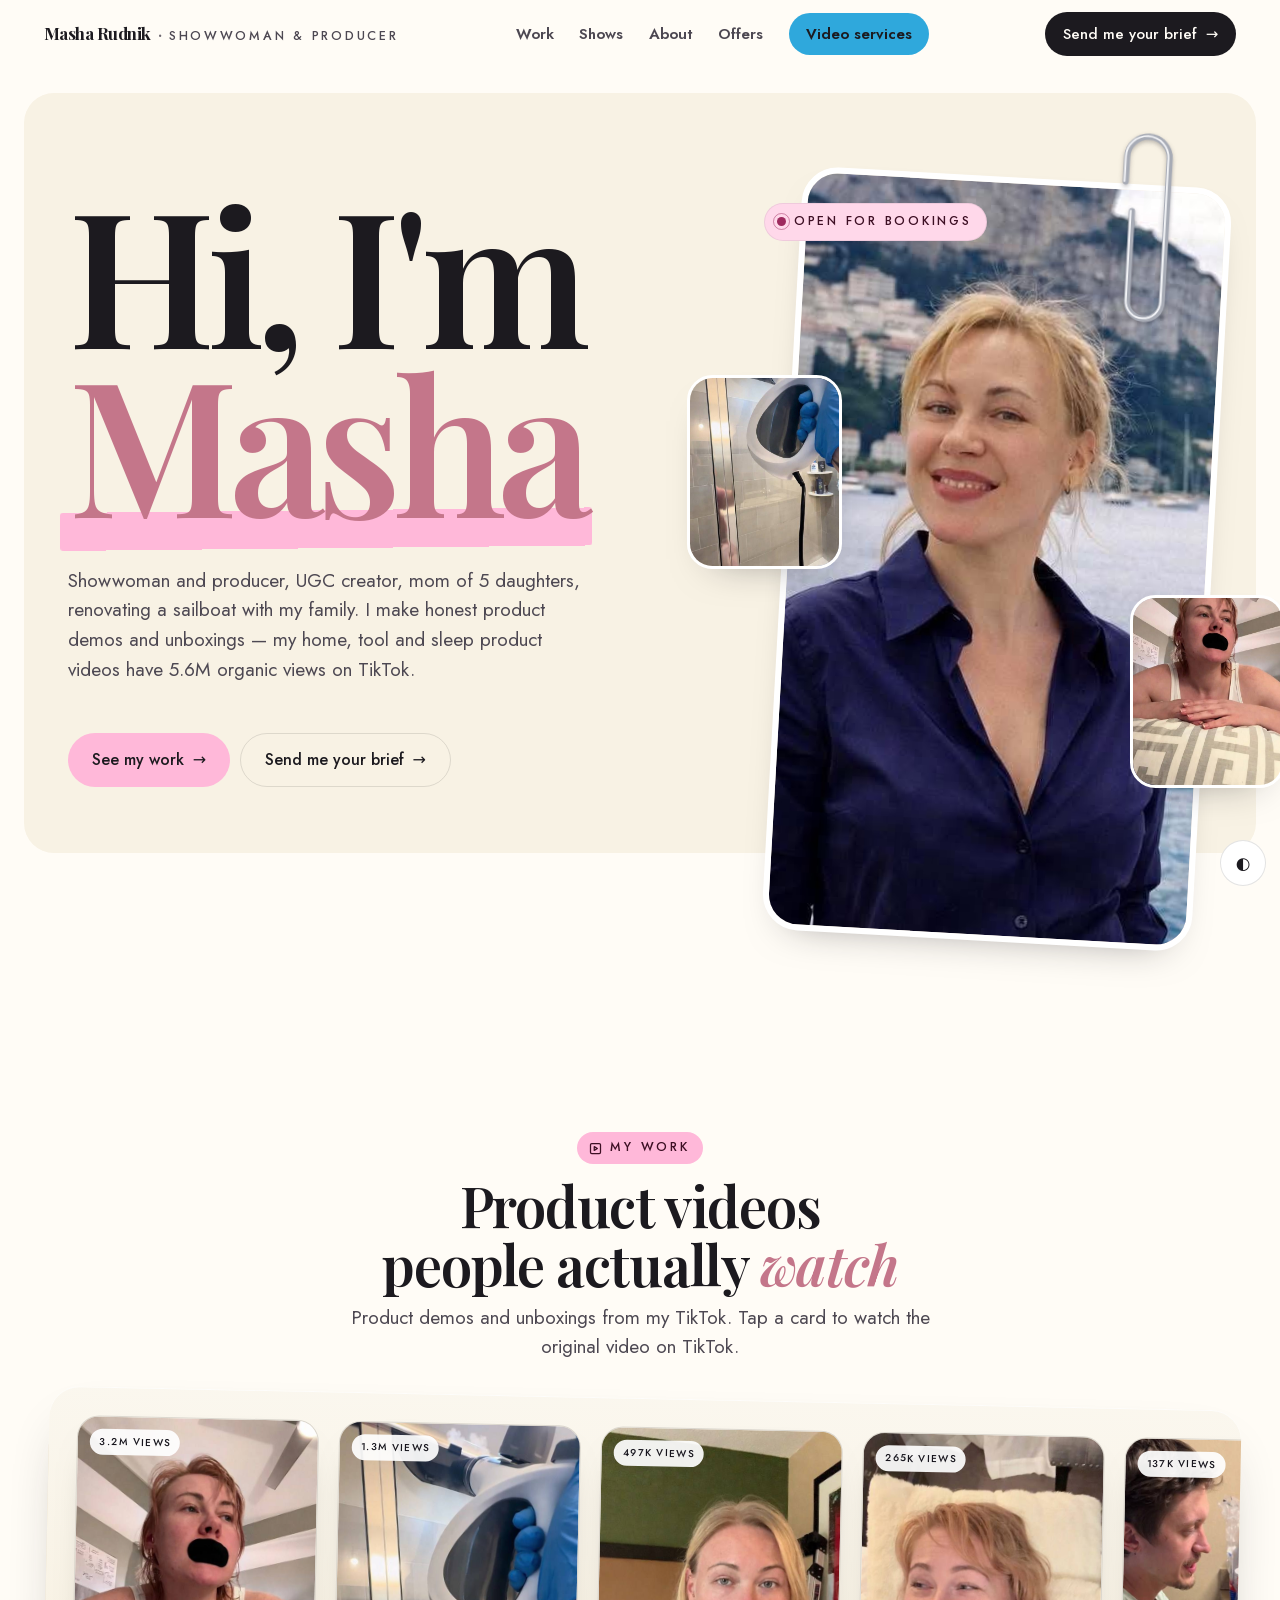
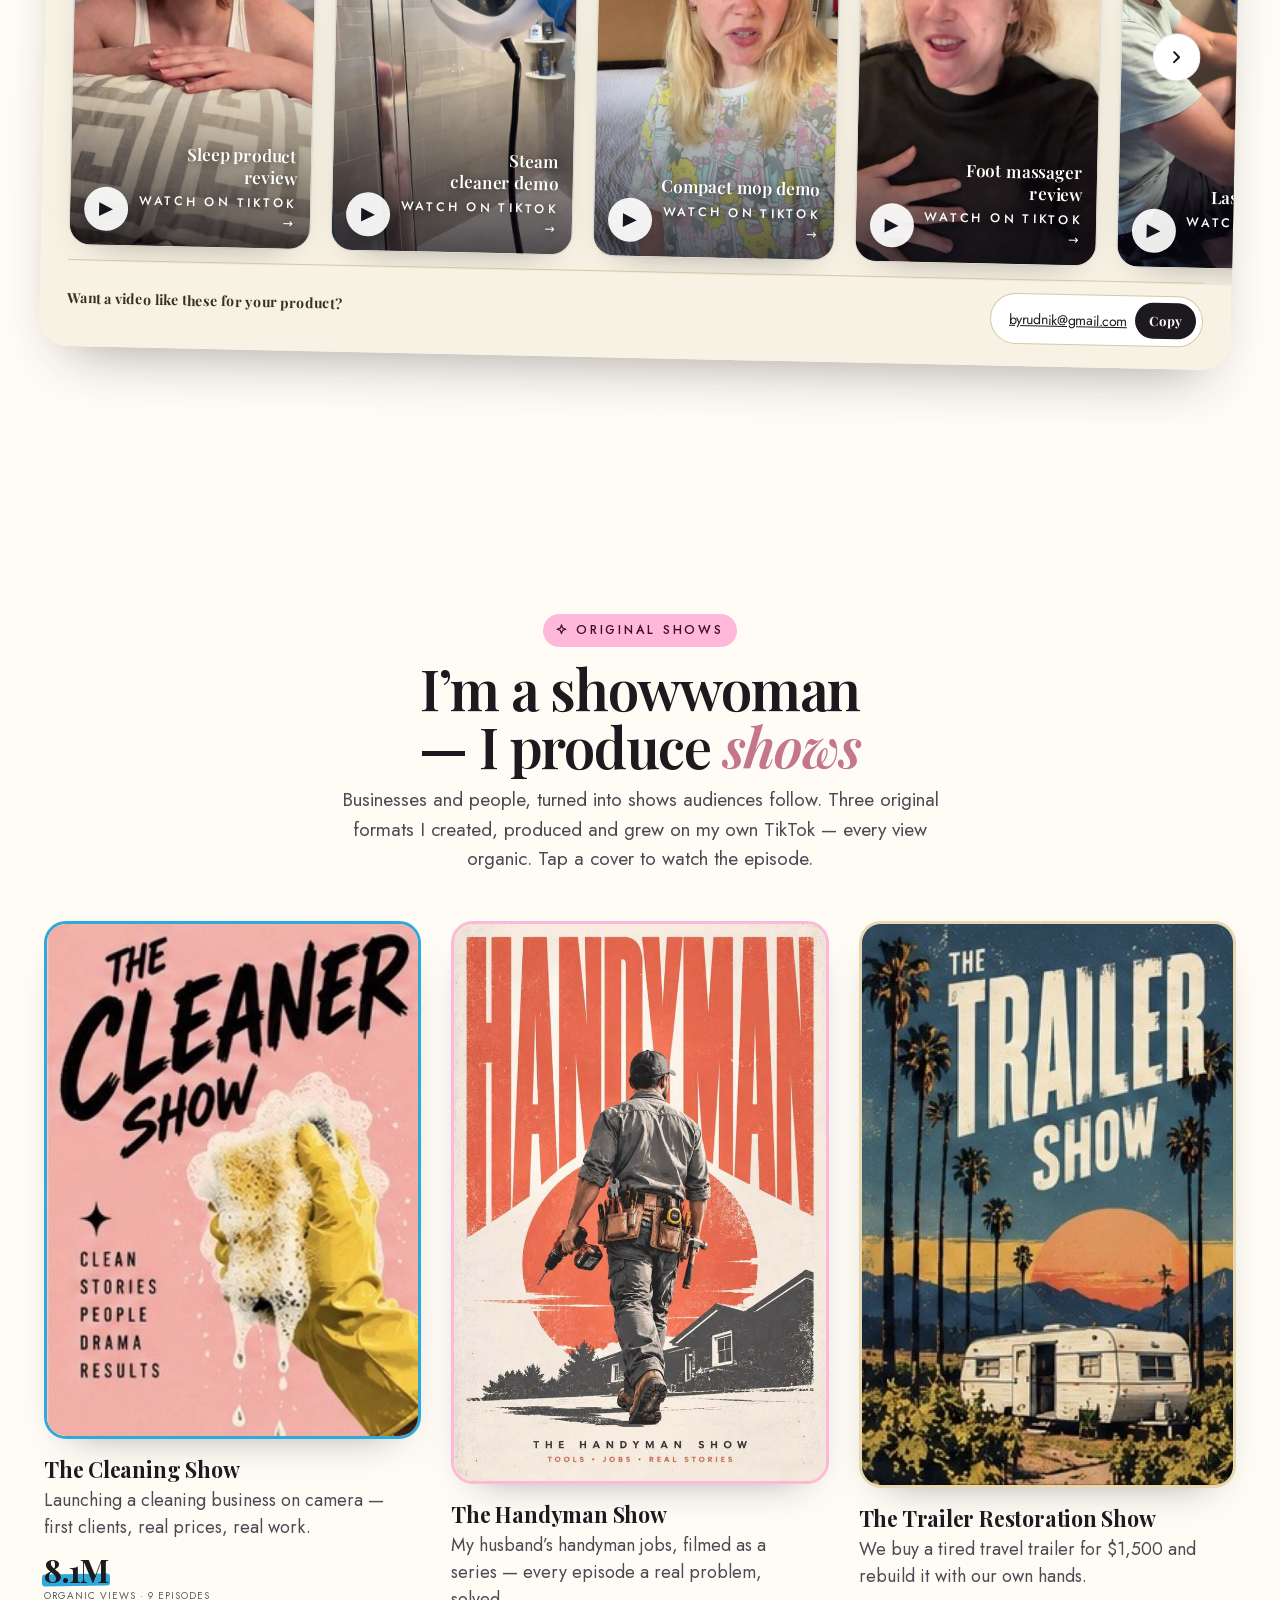
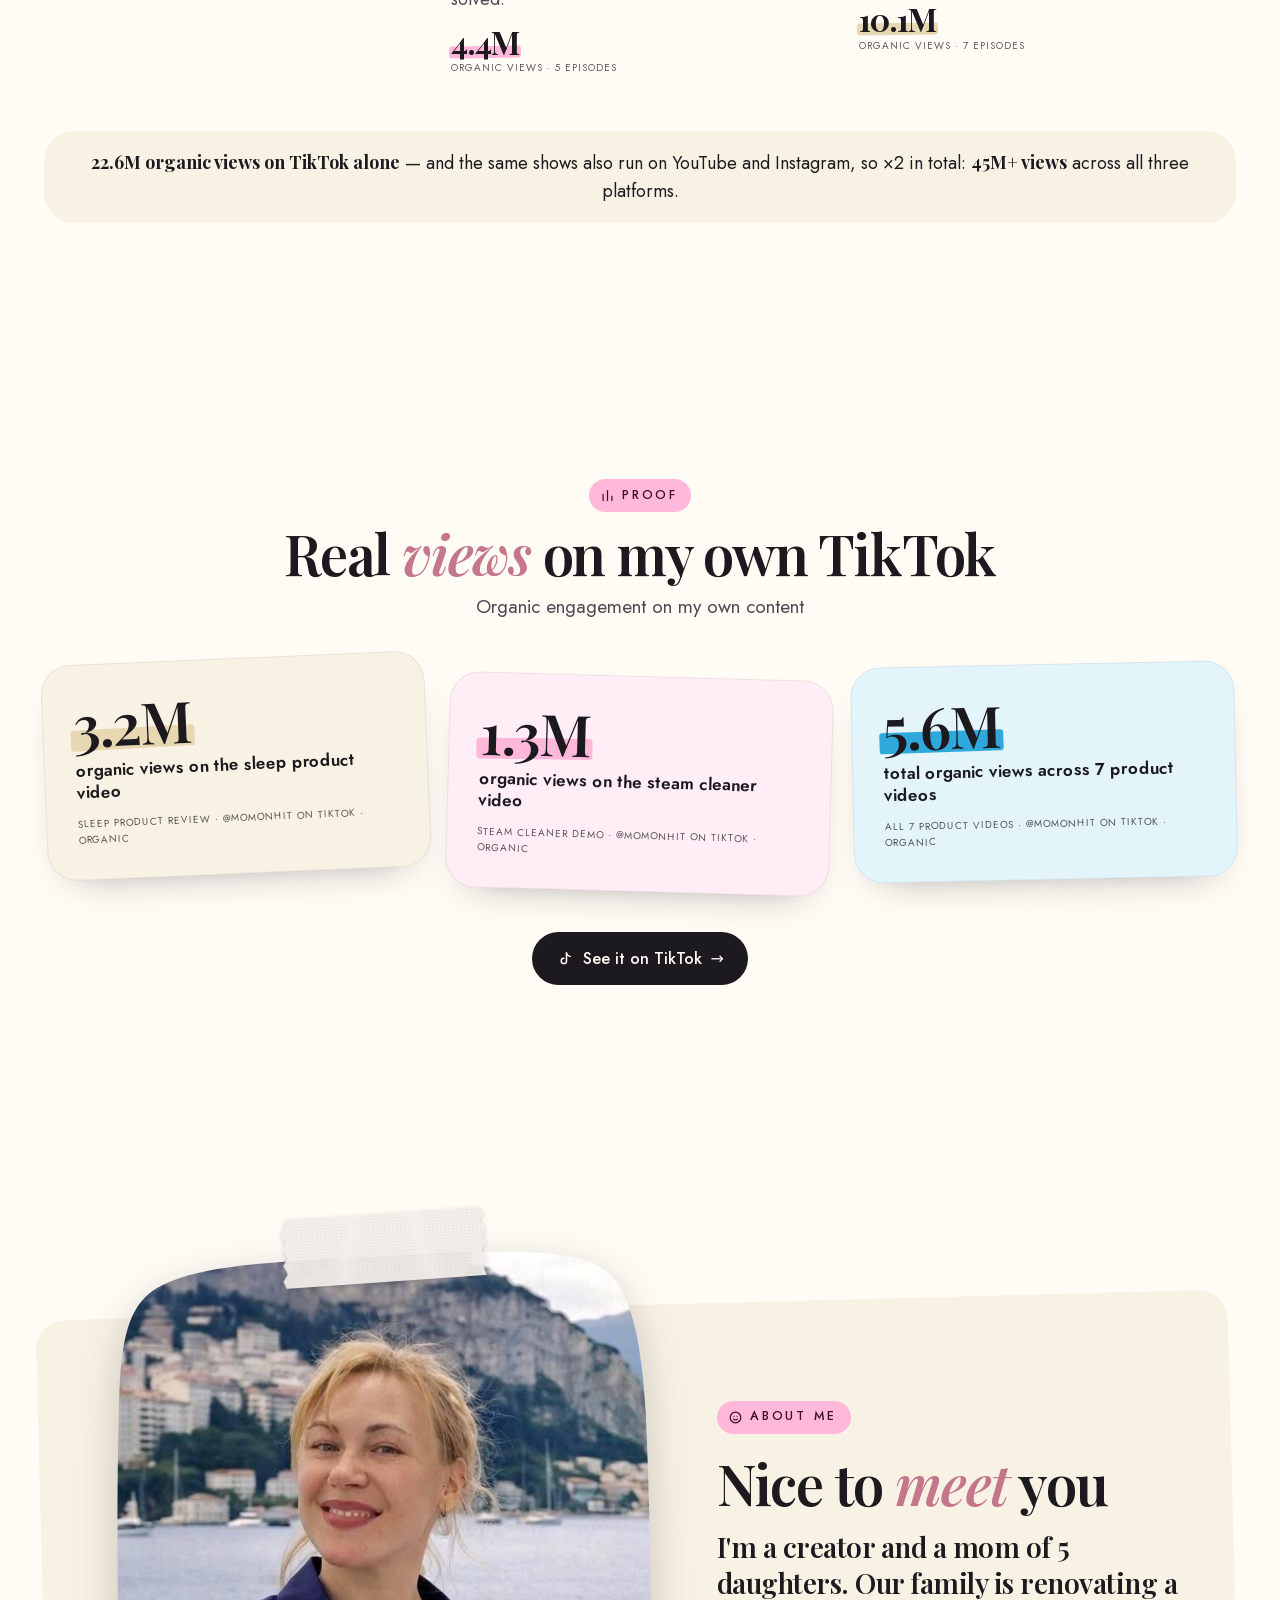
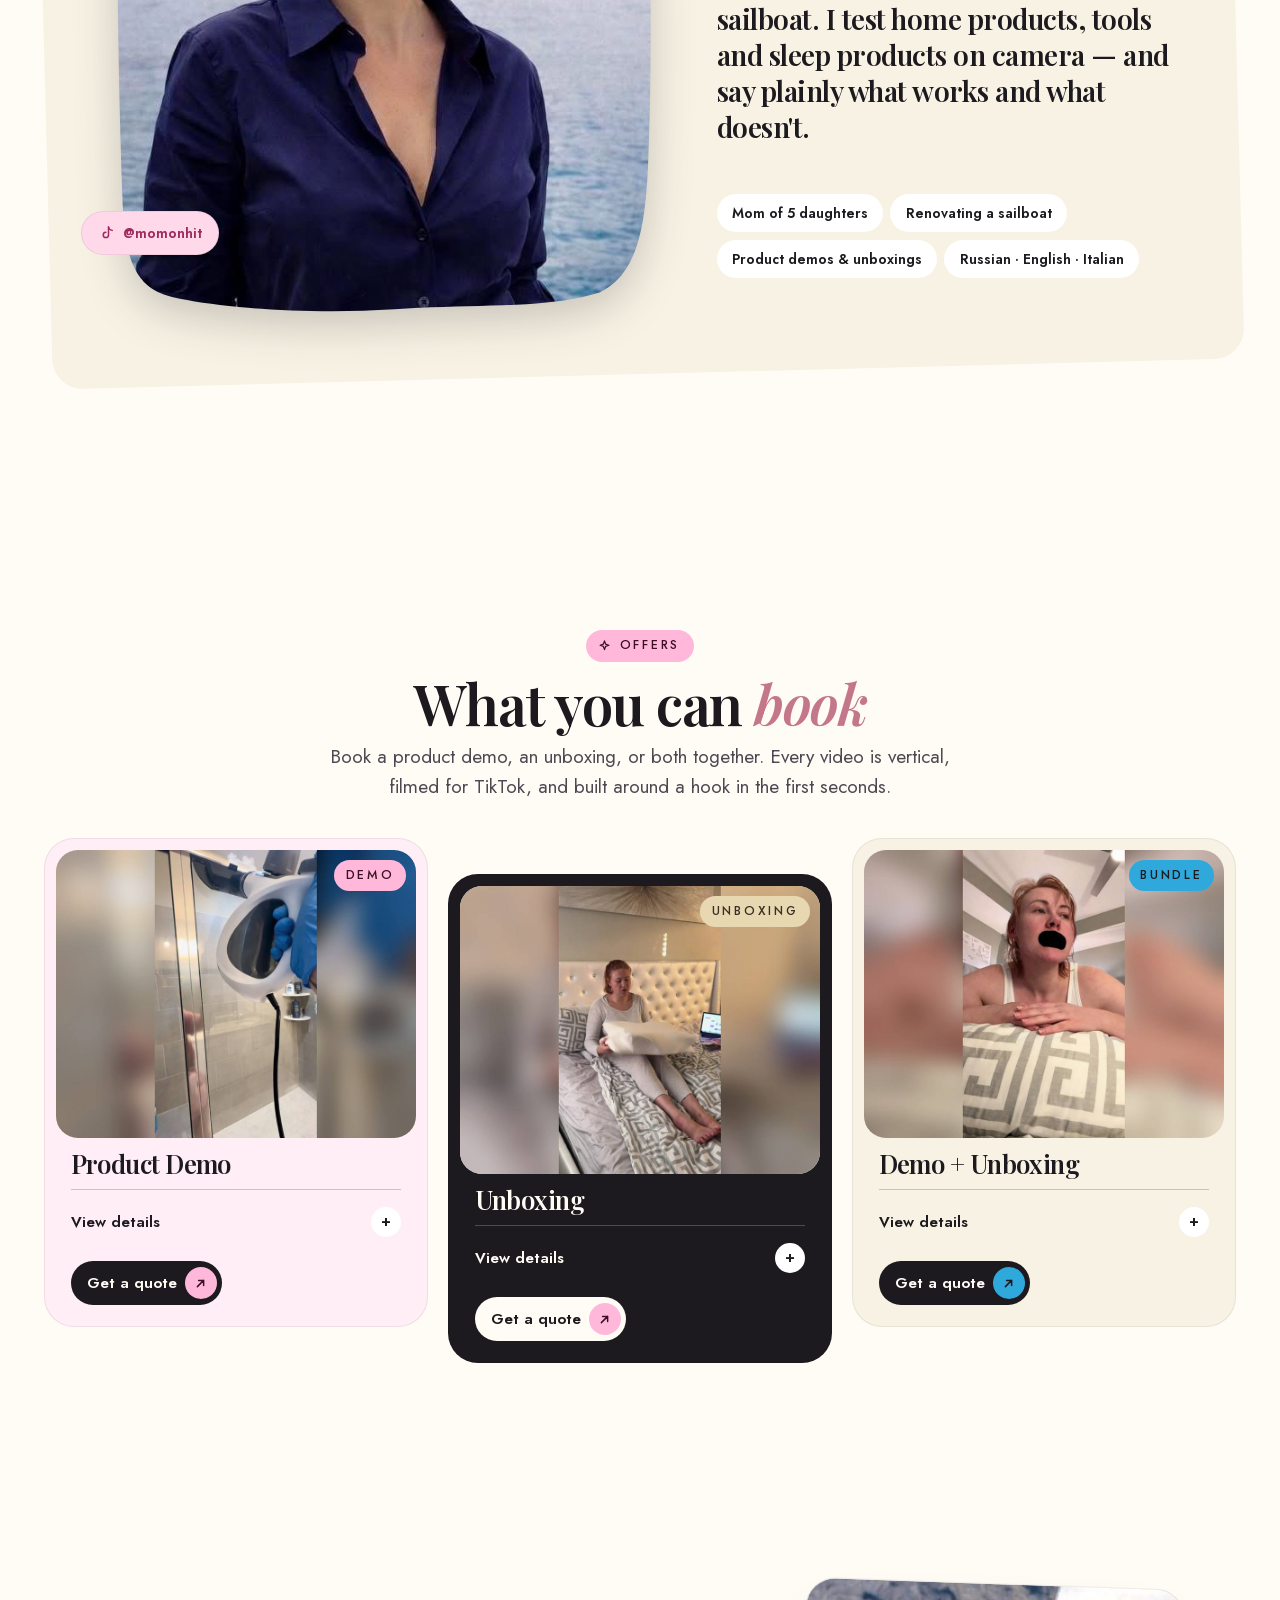
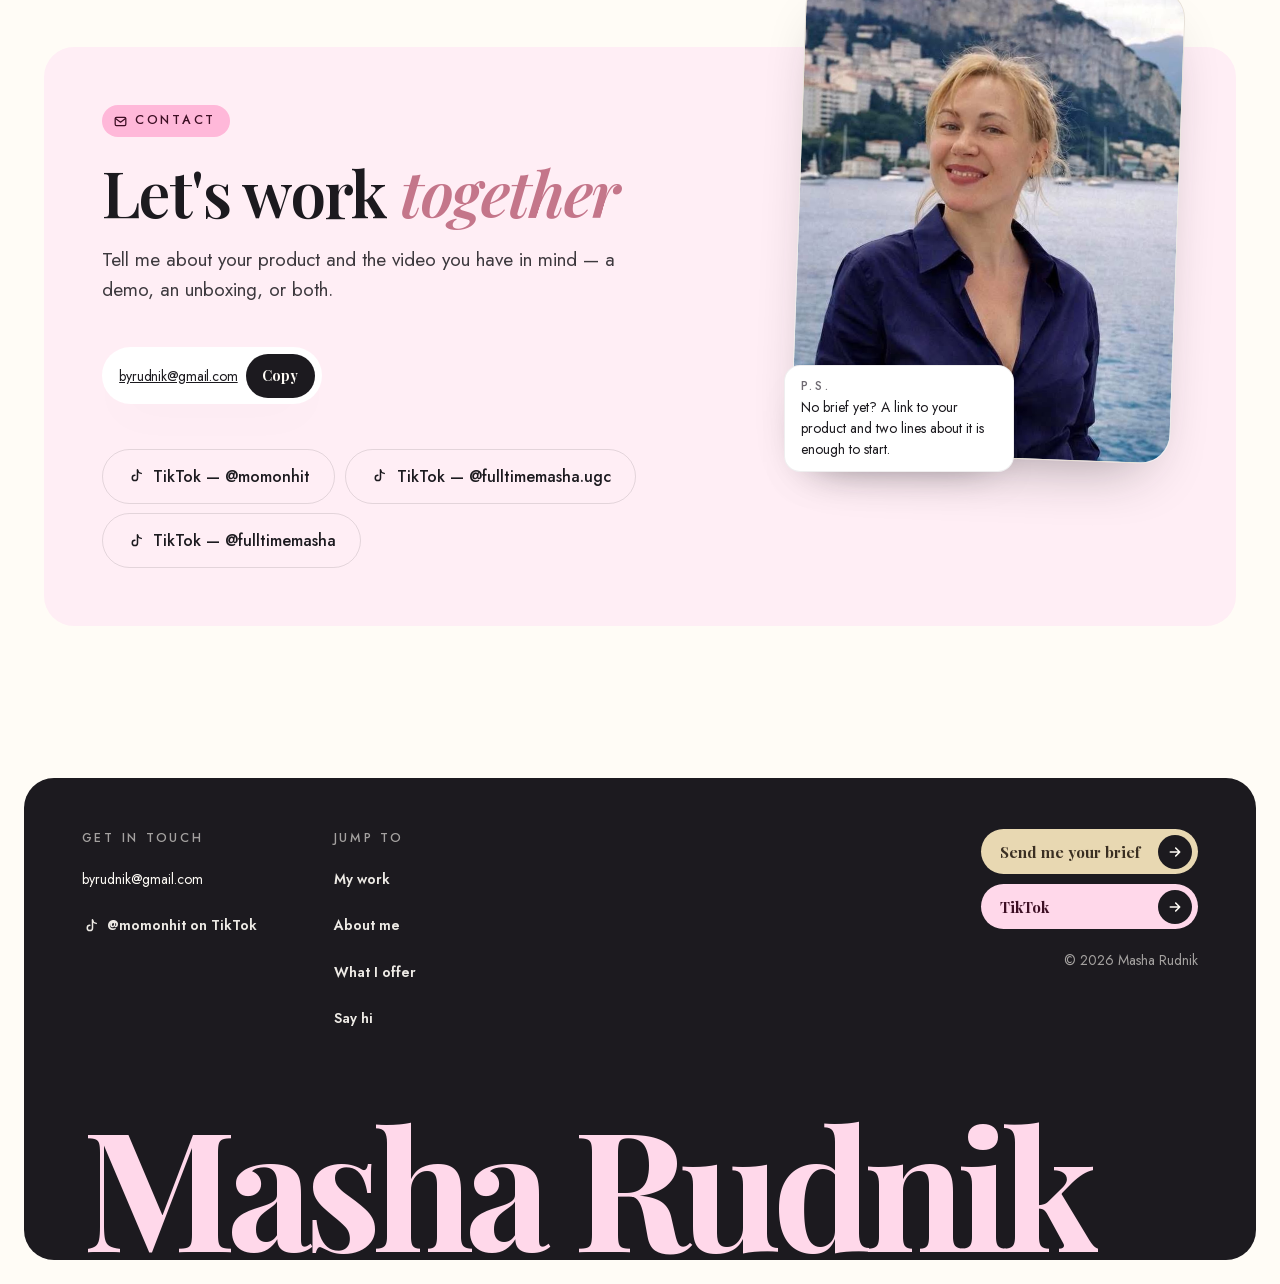
==== commit 61810483: "Roll the Old Money Diary type system to all pages: branddeal via tokens/style/fonts, steps series (E" ====
--- a/branddeal/index.html
+++ b/branddeal/index.html
@@ -57,7 +57,7 @@
     <div class="hero-card">
     <div class="wrap hero-grid">
       <div class="hero-copy">
-        <h1>Hi, I'm Masha</h1>
+        <h1>Hi, I'm <em>Masha</em></h1>
         <p class="lead hero-sub">Showwoman and producer, UGC creator, mom of 5 daughters, renovating a sailboat with my family. I make honest product demos and unboxings — my home, tool and sleep product videos have 5.6M organic views on TikTok.</p>
         <div class="hero-actions">
           <a class="btn btn-pink" href="#work">See my work <span class="arw">→</span></a>
@@ -89,7 +89,7 @@
     <div class="wrap">
       <div class="sec-head">
         <p class="sec-tag"><svg aria-hidden="true" viewBox="0 0 24 24"><path d="M4 6a2 2 0 0 1 2-2h12a2 2 0 0 1 2 2v12a2 2 0 0 1-2 2H6a2 2 0 0 1-2-2z"/><path d="M10 9l5 3-5 3z"/></svg><span>My work</span></p>
-        <h2>Product videos people actually watch</h2>
+        <h2>Product videos people actually <em>watch</em></h2>
         <p class="lead">Product demos and unboxings from my TikTok. Tap a card to watch the original video on TikTok.</p>
       </div>
 
@@ -203,7 +203,7 @@
     <div class="wrap">
       <div class="sec-head">
         <p class="sec-tag"><svg aria-hidden="true" viewBox="0 0 24 24"><path d="M12 3l1.8 5.2L19 10l-5.2 1.8L12 17l-1.8-5.2L5 10l5.2-1.8z"/></svg><span>Original shows</span></p>
-        <h2>I&rsquo;m a showwoman &mdash; I produce shows</h2>
+        <h2>I&rsquo;m a showwoman &mdash; I produce <em>shows</em></h2>
         <p class="lead">Businesses and people, turned into shows audiences follow. Three original formats I created, produced and grew on my own TikTok &mdash; every view organic. Tap a cover to watch the episode.</p>
       </div>
 
@@ -245,7 +245,7 @@
     <div class="wrap">
       <div class="sec-head">
         <p class="sec-tag"><svg aria-hidden="true" viewBox="0 0 24 24"><path d="M5 20V10M12 20V4M19 20v-7"/></svg><span>Proof</span></p>
-        <h2>Real views on my own TikTok</h2>
+        <h2>Real <em>views</em> on my own TikTok</h2>
         <p class="lead">Organic engagement on my own content</p>
       </div>
       <div class="stats">
@@ -291,7 +291,7 @@
       </div>
       <div class="about-body">
         <p class="sec-tag"><svg aria-hidden="true" viewBox="0 0 24 24"><circle cx="12" cy="12" r="8.5"/><path d="M9 14.5a4 4 0 0 0 6 0M9.5 10h0M14.5 10h0"/></svg><span>About me</span></p>
-        <h2>Nice to meet you</h2>
+        <h2>Nice to <em>meet</em> you</h2>
         <p class="statement">I'm a creator and a mom of 5 daughters. Our family is renovating a sailboat. I test home products, tools and sleep products on camera — and say plainly what works and what doesn't.</p>
         <div class="facts">
           <span class="chip">Mom of 5 daughters</span>
@@ -309,7 +309,7 @@
     <div class="wrap">
       <div class="sec-head">
         <p class="sec-tag"><svg aria-hidden="true" viewBox="0 0 24 24"><path d="M12 3l1.8 5.2L19 10l-5.2 1.8L12 17l-1.8-5.2L5 10l5.2-1.8z"/></svg><span>Offers</span></p>
-        <h2>What you can book</h2>
+        <h2>What you can <em>book</em></h2>
         <p class="lead">Book a product demo, an unboxing, or both together. Every video is vertical, filmed for TikTok, and built around a hook in the first seconds.</p>
       </div>
 
@@ -410,7 +410,7 @@
     <div class="contact-card contact-grid">
       <div class="contact-copy">
         <p class="sec-tag"><svg aria-hidden="true" viewBox="0 0 24 24"><rect x="3.5" y="5.5" width="17" height="13" rx="2"/><path d="M4 7l8 6 8-6"/></svg><span>Contact</span></p>
-        <h2>Let's work together</h2>
+        <h2>Let's work <em>together</em></h2>
         <p class="lead" style="color:inherit;opacity:.85">Tell me about your product and the video you have in mind — a demo, an unboxing, or both.</p>
         <div class="mailbox">
           <a class="mail-link" href="mailto:byrudnik@gmail.com"><code data-mail>byrudnik@gmail.com</code></a>
--- a/css/fonts.css
+++ b/css/fonts.css
@@ -32,3 +32,21 @@
 @font-face{font-family:'Outfit';font-style:normal;font-weight:900;font-display:swap;src:url('../assets/fonts/outfit-latin-ext-0.woff2') format('woff2');unicode-range:U+0100-02BA, U+02BD-02C5, U+02C7-02CC, U+02CE-02D7, U+02DD-02FF, U+0304, U+0308, U+0329, U+1D00-1DBF, U+1E00-1E9F, U+1EF2-1EFF, U+2020, U+20A0-20AB, U+20AD-20C4, U+2113, U+2C60-2C7F, U+A720-A7FF;}
 /* Outfit 900 — latin */
 @font-face{font-family:'Outfit';font-style:normal;font-weight:900;font-display:swap;src:url('../assets/fonts/outfit-latin-1.woff2') format('woff2');unicode-range:U+0000-00FF, U+0131, U+0152-0153, U+02BB-02BC, U+02C6, U+02DA, U+02DC, U+0304, U+0308, U+0329, U+2000-206F, U+20AC, U+2122, U+2191, U+2193, U+2212, U+2215, U+FEFF, U+FFFD;}
+
+/* Old Money Diary faces (added 25.11 for the site-wide type system) */
+@font-face{font-family:'Playfair Display';font-style:italic;font-weight:500;font-display:swap;src:url('../assets/fonts/playfair-cyrillic-500i.woff2') format('woff2');unicode-range:U+0301, U+0400-045F, U+0490-0491, U+04B0-04B1, U+2116}
+@font-face{font-family:'Playfair Display';font-style:italic;font-weight:500;font-display:swap;src:url('../assets/fonts/playfair-latin-500i.woff2') format('woff2');unicode-range:U+0000-00FF, U+0131, U+0152-0153, U+02BB-02BC, U+02C6, U+02DA, U+02DC, U+0304, U+0308, U+0329, U+2000-206F, U+20AC, U+2122, U+2191, U+2193, U+2212, U+2215, U+FEFF, U+FFFD}
+@font-face{font-family:'Playfair Display';font-style:italic;font-weight:600;font-display:swap;src:url('../assets/fonts/playfair-cyrillic-600i.woff2') format('woff2');unicode-range:U+0301, U+0400-045F, U+0490-0491, U+04B0-04B1, U+2116}
+@font-face{font-family:'Playfair Display';font-style:italic;font-weight:600;font-display:swap;src:url('../assets/fonts/playfair-latin-600i.woff2') format('woff2');unicode-range:U+0000-00FF, U+0131, U+0152-0153, U+02BB-02BC, U+02C6, U+02DA, U+02DC, U+0304, U+0308, U+0329, U+2000-206F, U+20AC, U+2122, U+2191, U+2193, U+2212, U+2215, U+FEFF, U+FFFD}
+@font-face{font-family:'Playfair Display';font-style:normal;font-weight:500;font-display:swap;src:url('../assets/fonts/playfair-cyrillic-500.woff2') format('woff2');unicode-range:U+0301, U+0400-045F, U+0490-0491, U+04B0-04B1, U+2116}
+@font-face{font-family:'Playfair Display';font-style:normal;font-weight:500;font-display:swap;src:url('../assets/fonts/playfair-latin-500.woff2') format('woff2');unicode-range:U+0000-00FF, U+0131, U+0152-0153, U+02BB-02BC, U+02C6, U+02DA, U+02DC, U+0304, U+0308, U+0329, U+2000-206F, U+20AC, U+2122, U+2191, U+2193, U+2212, U+2215, U+FEFF, U+FFFD}
+@font-face{font-family:'Playfair Display';font-style:normal;font-weight:600;font-display:swap;src:url('../assets/fonts/playfair-cyrillic-600.woff2') format('woff2');unicode-range:U+0301, U+0400-045F, U+0490-0491, U+04B0-04B1, U+2116}
+@font-face{font-family:'Playfair Display';font-style:normal;font-weight:600;font-display:swap;src:url('../assets/fonts/playfair-latin-600.woff2') format('woff2');unicode-range:U+0000-00FF, U+0131, U+0152-0153, U+02BB-02BC, U+02C6, U+02DA, U+02DC, U+0304, U+0308, U+0329, U+2000-206F, U+20AC, U+2122, U+2191, U+2193, U+2212, U+2215, U+FEFF, U+FFFD}
+@font-face{font-family:'Playfair Display';font-style:normal;font-weight:700;font-display:swap;src:url('../assets/fonts/playfair-cyrillic-700.woff2') format('woff2');unicode-range:U+0301, U+0400-045F, U+0490-0491, U+04B0-04B1, U+2116}
+@font-face{font-family:'Playfair Display';font-style:normal;font-weight:700;font-display:swap;src:url('../assets/fonts/playfair-latin-700.woff2') format('woff2');unicode-range:U+0000-00FF, U+0131, U+0152-0153, U+02BB-02BC, U+02C6, U+02DA, U+02DC, U+0304, U+0308, U+0329, U+2000-206F, U+20AC, U+2122, U+2191, U+2193, U+2212, U+2215, U+FEFF, U+FFFD}
+@font-face{font-family:'Jost';font-style:normal;font-weight:400;font-display:swap;src:url('../assets/fonts/jost-latin-400.woff2') format('woff2');unicode-range:U+0000-00FF, U+0131, U+0152-0153, U+02BB-02BC, U+02C6, U+02DA, U+02DC, U+0304, U+0308, U+0329, U+2000-206F, U+20AC, U+2122, U+2191, U+2193, U+2212, U+2215, U+FEFF, U+FFFD}
+@font-face{font-family:'Jost';font-style:normal;font-weight:500;font-display:swap;src:url('../assets/fonts/jost-latin-500.woff2') format('woff2');unicode-range:U+0000-00FF, U+0131, U+0152-0153, U+02BB-02BC, U+02C6, U+02DA, U+02DC, U+0304, U+0308, U+0329, U+2000-206F, U+20AC, U+2122, U+2191, U+2193, U+2212, U+2215, U+FEFF, U+FFFD}
+@font-face{font-family:'Jost';font-style:normal;font-weight:600;font-display:swap;src:url('../assets/fonts/jost-latin-600.woff2') format('woff2');unicode-range:U+0000-00FF, U+0131, U+0152-0153, U+02BB-02BC, U+02C6, U+02DA, U+02DC, U+0304, U+0308, U+0329, U+2000-206F, U+20AC, U+2122, U+2191, U+2193, U+2212, U+2215, U+FEFF, U+FFFD}
+@font-face{font-family:'Jost';font-style:normal;font-weight:300;font-display:swap;src:url('../assets/fonts/jost-cyrillic-300.woff2') format('woff2');unicode-range:U+0301, U+0400-045F, U+0490-0491, U+04B0-04B1, U+2116}
+@font-face{font-family:'Jost';font-style:normal;font-weight:300;font-display:swap;src:url('../assets/fonts/jost-latin-300.woff2') format('woff2');unicode-range:U+0000-00FF, U+0131, U+0152-0153, U+02BB-02BC, U+02C6, U+02DA, U+02DC, U+0304, U+0308, U+0329, U+2000-206F, U+20AC, U+2122, U+2191, U+2193, U+2212, U+2215, U+FEFF, U+FFFD}
+@font-face{font-family:'Ms Madi';font-style:normal;font-weight:400;font-display:swap;src:url('../assets/fonts/ms-madi.woff2') format('woff2')}
--- a/css/tokens.css
+++ b/css/tokens.css
@@ -59,24 +59,24 @@
   --foot-name:#FFD8EA; /* blush on the ink footer */
 
   /* type */
-  --f-display:"Outfit",system-ui,-apple-system,"Segoe UI",sans-serif;
-  --f-body:"Instrument Sans",system-ui,-apple-system,"Segoe UI",sans-serif;
-  --f-mono:"DM Mono",ui-monospace,SFMono-Regular,Menlo,monospace;
+  --f-display:"Playfair Display",Georgia,"Times New Roman",serif;
+  --f-body:"Jost","Inter",system-ui,-apple-system,"Segoe UI",sans-serif;
+  --f-mono:"Jost","Inter",system-ui,sans-serif;
 
-  --t-display:clamp(2.55rem,7.4vw,4.6rem);
-  --t-h2:clamp(1.7rem,3.2vw,2.5rem);
+  --t-display:clamp(2.75rem,7vw,6rem);
+  --t-h2:clamp(2.5rem,4.5vw,3.5rem);
   --t-h3:clamp(1.25rem,2.4vw,1.6rem);
   --t-h4:1.0625rem;
   --t-stat:clamp(2.5rem,6vw,3.6rem);
   --t-lead:clamp(1.0625rem,1.55vw,1.2rem);
-  --t-body:1rem;
+  --t-body:1.125rem;
   --t-small:.875rem;
-  --t-mono:.6875rem;
+  --t-mono:.78rem;
 
   /* layout */
   --max:1280px;
   --gutter:clamp(1.25rem,4.5vw,2.75rem);
-  --section-y:clamp(3.75rem,8.5vw,7rem);
+  --section-y:clamp(5rem,10vw,8.5rem);
   --block:clamp(1.75rem,3.2vw,2.75rem);
   --bleed:clamp(3.5rem,9vw,8.5rem);
   --folder-bleed:clamp(1.25rem,3.5vw,3rem);
--- a/css/style.css
+++ b/css/style.css
@@ -14,10 +14,10 @@
   overflow-x:hidden;
 }
 h1,h2,h3,h4{font-family:var(--f-display);margin:0;line-height:1.04;text-wrap:balance;letter-spacing:-.022em}
-h1{font-size:var(--t-display);font-weight:900}
-h2{font-size:var(--t-h2);font-weight:900}
-h3{font-size:var(--t-h3);font-weight:800;line-height:1.14}
-h4{font-size:var(--t-h4);font-weight:800;line-height:1.3;letter-spacing:-.01em}
+h1{font-size:var(--t-display);font-weight:600}
+h2{font-size:var(--t-h2);font-weight:600}
+h3{font-size:var(--t-h3);font-weight:600;line-height:1.14}
+h4{font-size:var(--t-h4);font-weight:600;line-height:1.3;letter-spacing:-.01em}
 p{margin:0}
 ul{margin:0;padding:0;list-style:none}
 a{color:inherit}
@@ -26,7 +26,7 @@
 ::selection{background:var(--sky);color:var(--on-sky)}
 @media (prefers-color-scheme:dark){:root:not([data-theme="light"]) :focus-visible{outline-color:var(--butter)}}
 
-.mono{font-family:var(--f-mono);font-size:var(--t-mono);letter-spacing:.14em;text-transform:uppercase;font-weight:500}
+.mono{font-family:var(--f-mono);font-size:var(--t-mono);letter-spacing:.22em;text-transform:uppercase;font-weight:500}
 .lead{font-size:var(--t-lead);color:var(--ink-2);line-height:1.55;max-width:56ch}
 .muted{color:var(--ink-2)}
 .small{font-size:var(--t-small);line-height:1.5}
@@ -41,13 +41,13 @@
 .sec-tag{
   display:inline-flex;align-items:center;gap:.45rem;margin-bottom:.15rem;
   padding:.4rem .85rem .4rem .7rem;border-radius:999px;background:var(--blush-pop);color:var(--on-blush);
-  font-family:var(--f-mono);font-size:var(--t-mono);letter-spacing:.12em;text-transform:uppercase;font-weight:500;
+  font-family:var(--f-mono);font-size:var(--t-mono);letter-spacing:.22em;text-transform:uppercase;font-weight:500;
 }
 .sec-tag svg{width:15px;height:15px;flex:none;fill:none;stroke:currentColor;stroke-width:2;stroke-linecap:round;stroke-linejoin:round}
 /* every section tag is pink: a pop of colour in each section, even the cream-only ones */
 .sec-tag-ic{width:28px}
 .sec-tag-ic svg{width:15px;height:15px;fill:none;stroke:currentColor;stroke-width:2;stroke-linecap:round;stroke-linejoin:round}
-.sec-tag-label{padding:0 .8rem;font-family:var(--f-mono);font-size:var(--t-mono);letter-spacing:.12em;text-transform:uppercase;font-weight:500}
+.sec-tag-label{padding:0 .8rem;font-family:var(--f-mono);font-size:var(--t-mono);letter-spacing:.22em;text-transform:uppercase;font-weight:500}
 
 /* brand-coloured cards keep their light-mode look in dark mode: inside them the neutral
    colours point at the fixed brand-card palette. (Only the footer card inverts.) */
@@ -64,7 +64,7 @@
 .btn{
   display:inline-flex;align-items:center;justify-content:center;gap:.55rem;
   min-height:52px;padding:.85rem 1.5rem;
-  font-family:var(--f-display);font-weight:800;font-size:1rem;letter-spacing:-.01em;
+  font-family:var(--f-body);font-weight:500;font-size:1rem;letter-spacing:0;
   border-radius:999px;background:var(--edge);color:var(--ground);
   transition:transform .18s ease,box-shadow .18s ease;
   text-decoration:none;
@@ -108,7 +108,7 @@
   .site-nav a:not(.btn):not([aria-current="true"]):hover{color:var(--ink)}
 }
 .nav-brief{display:none}
-.nav-toggle{display:none;align-items:center;gap:.5rem;min-height:44px;padding:.5rem .9rem;border-radius:999px;border:1.5px solid var(--hairline);font-family:var(--f-display);font-weight:800;font-size:.9375rem;color:var(--ink)}
+.nav-toggle{display:none;align-items:center;gap:.5rem;min-height:44px;padding:.5rem .9rem;border-radius:999px;border:1.5px solid var(--hairline);font-family:var(--f-body);font-weight:500;font-size:.9375rem;color:var(--ink)}
 .nav-toggle-ic,.nav-toggle-ic::before,.nav-toggle-ic::after{display:block;width:16px;height:2px;border-radius:2px;background:currentColor;transition:transform .25s ease,opacity .2s ease}
 .nav-toggle-ic{position:relative}
 .nav-toggle-ic::before,.nav-toggle-ic::after{content:"";position:absolute;left:0}
@@ -127,7 +127,7 @@
     background:var(--ground);border-bottom:1px solid var(--hairline);box-shadow:var(--shadow);
   }
   .nav-open .site-nav{display:flex}
-  .site-nav a:not(.btn){font-family:var(--f-display);font-weight:800;font-size:1.25rem;color:var(--ink);padding-block:.7rem;border-bottom:1px solid var(--hairline-2)}
+  .site-nav a:not(.btn){font-family:var(--f-body);font-weight:500;font-size:1.25rem;color:var(--ink);padding-block:.7rem;border-bottom:1px solid var(--hairline-2)}
   /* in the panel the marker is a pink dot at the end of the row */
   .site-nav a:not(.btn)::after{left:auto;right:.25rem;top:50%;bottom:auto;width:10px;height:10px;border-radius:50%;transform:translateY(-50%) scale(0)}
   .site-nav a[aria-current="true"]::after{transform:translateY(-50%) scale(1)}
@@ -138,9 +138,9 @@
   .nav-toggle{margin-left:auto}
   .nav-brief{display:inline-flex;margin-top:1rem;align-self:flex-start}
 }
-.wordmark{display:flex;align-items:baseline;gap:.45rem;font-family:var(--f-display);font-weight:900;font-size:1.0625rem;letter-spacing:-.03em;text-decoration:none}
+.wordmark{display:flex;align-items:baseline;gap:.45rem;font-family:var(--f-display);font-weight:700;font-size:1.0625rem;letter-spacing:-.03em;text-decoration:none}
 .wordmark .sep{color:var(--ink-3);font-weight:600}
-.wordmark .role{font-family:var(--f-mono);font-size:.625rem;letter-spacing:.16em;text-transform:uppercase;color:var(--ink-2);font-weight:500}
+.wordmark .role{font-family:var(--f-mono);font-size:var(--t-mono);letter-spacing:.22em;text-transform:uppercase;color:var(--ink-2);font-weight:500}
 @media (max-width:520px){.wordmark .sep,.wordmark .role{display:none}}
 
 /* ============================================================
@@ -310,7 +310,7 @@
 .tab{
   position:relative;z-index:1;
   padding:.7rem 1.15rem;border-radius:var(--r-md) var(--r-md) 0 0;
-  font-family:var(--f-mono);font-size:var(--t-mono);letter-spacing:.14em;text-transform:uppercase;font-weight:500;
+  font-family:var(--f-mono);font-size:var(--t-mono);letter-spacing:.22em;text-transform:uppercase;font-weight:500;
   background:var(--folder-tab);color:var(--on-folder);
   min-height:44px;transition:background .18s ease,padding .18s ease;
 }
@@ -431,7 +431,7 @@
 .stat:nth-child(1){transform:rotate(-2.4deg)}
 .stat:nth-child(2){transform:rotate(1.6deg) translateY(18px)}
 .stat:nth-child(3){transform:rotate(-1.2deg) translateY(6px)}
-.stat-n{font-family:var(--f-display);font-weight:900;font-size:var(--t-stat);line-height:1;letter-spacing:-.035em;font-variant-numeric:tabular-nums}
+.stat-n{font-family:var(--f-display);font-weight:600;font-size:var(--t-stat);line-height:1;letter-spacing:-.035em;font-variant-numeric:tabular-nums}
 .stat-l{font-weight:600;font-size:1.0625rem;line-height:1.3}
 .stat-src{font-family:var(--f-mono);font-size:.625rem;letter-spacing:.1em;text-transform:uppercase;opacity:.72;margin-top:.5rem;line-height:1.6}
 /* button under the stat cards: straight to her Instagram */
@@ -639,7 +639,7 @@
 .offer .spec li{display:flex;gap:.6rem;align-items:flex-start;line-height:1.45}
 .offer .spec li::before{content:"";width:6px;height:6px;border-radius:50%;background:currentColor;flex:none;margin-top:.5rem}
 .offer-foot{display:flex;align-items:center;justify-content:flex-start;gap:.75rem;margin-top:auto;padding-top:.4rem}
-.offer-cta{display:inline-flex;align-items:center;gap:.5rem;min-height:44px;padding:.3rem .35rem .3rem 1rem;border-radius:999px;background:var(--edge);color:var(--ground);font-family:var(--f-display);font-weight:800;font-size:.9375rem;text-decoration:none;transition:transform .18s ease}
+.offer-cta{display:inline-flex;align-items:center;gap:.5rem;min-height:44px;padding:.3rem .35rem .3rem 1rem;border-radius:999px;background:var(--edge);color:var(--ground);font-family:var(--f-body);font-weight:600;font-size:.9375rem;text-decoration:none;transition:transform .18s ease}
 .offer-cta:hover{transform:translateY(-2px)}
 .offer-cta-ic{width:32px;height:32px;border-radius:50%;display:grid;place-items:center;background:var(--blush-pop);color:var(--on-blush)}
 .offer-cta-ic svg{width:15px;height:15px;fill:none;stroke:currentColor;stroke-width:2.4;stroke-linecap:round;stroke-linejoin:round}
@@ -839,7 +839,7 @@
 }
 /* placeholder: an obviously empty grey box */
 .logo-ph{border-radius:var(--r-md);background:var(--ground-2);border:1.5px dashed color-mix(in srgb,var(--ink-3) 45%,transparent)}
-.logo-ph span{font-family:var(--f-mono);font-size:var(--t-mono);letter-spacing:.12em;text-transform:uppercase;color:var(--ink-3);text-align:center}
+.logo-ph span{font-family:var(--f-mono);font-size:var(--t-mono);letter-spacing:.22em;text-transform:uppercase;color:var(--ink-3);text-align:center}
 
 /* ============================================================
    CASE STUDIES — one "campaign report" at a time, clipped to the desk (switch: "cases")
@@ -1094,7 +1094,7 @@
 .vcard-link{display:block;text-decoration:none;color:inherit}
 .vcard-watch{
   display:block;margin-top:.35rem;
-  font-family:var(--f-mono);font-size:var(--t-mono);letter-spacing:.12em;text-transform:uppercase;font-weight:500;
+  font-family:var(--f-mono);font-size:var(--t-mono);letter-spacing:.22em;text-transform:uppercase;font-weight:500;
 }
 img.hero-portrait{object-position:50% 28%}
 /* the work folder has no filter tabs any more, so its top-left corner is rounded too */
@@ -1140,3 +1140,10 @@
 .site-nav a.nav-main{background:var(--sky);color:var(--ink);border-radius:999px;padding:.55rem 1.05rem;font-weight:700;text-decoration:none;box-shadow:var(--shadow);transition:transform .25s ease}
 .site-nav a.nav-main::after{display:none}
 .site-nav a.nav-main:hover{transform:translateY(-2px);color:var(--ink)}
+
+/* Heading accent word — italic pink (Masha's type spec 25.11) */
+h1 em,h2 em{font-style:italic;color:#C4768A}
+@media (prefers-color-scheme:dark){
+  :root:not([data-theme="light"]) h1 em,:root:not([data-theme="light"]) h2 em{color:#F2C4CE}
+}
+:root[data-theme="dark"] h1 em,:root[data-theme="dark"] h2 em{color:#F2C4CE}
